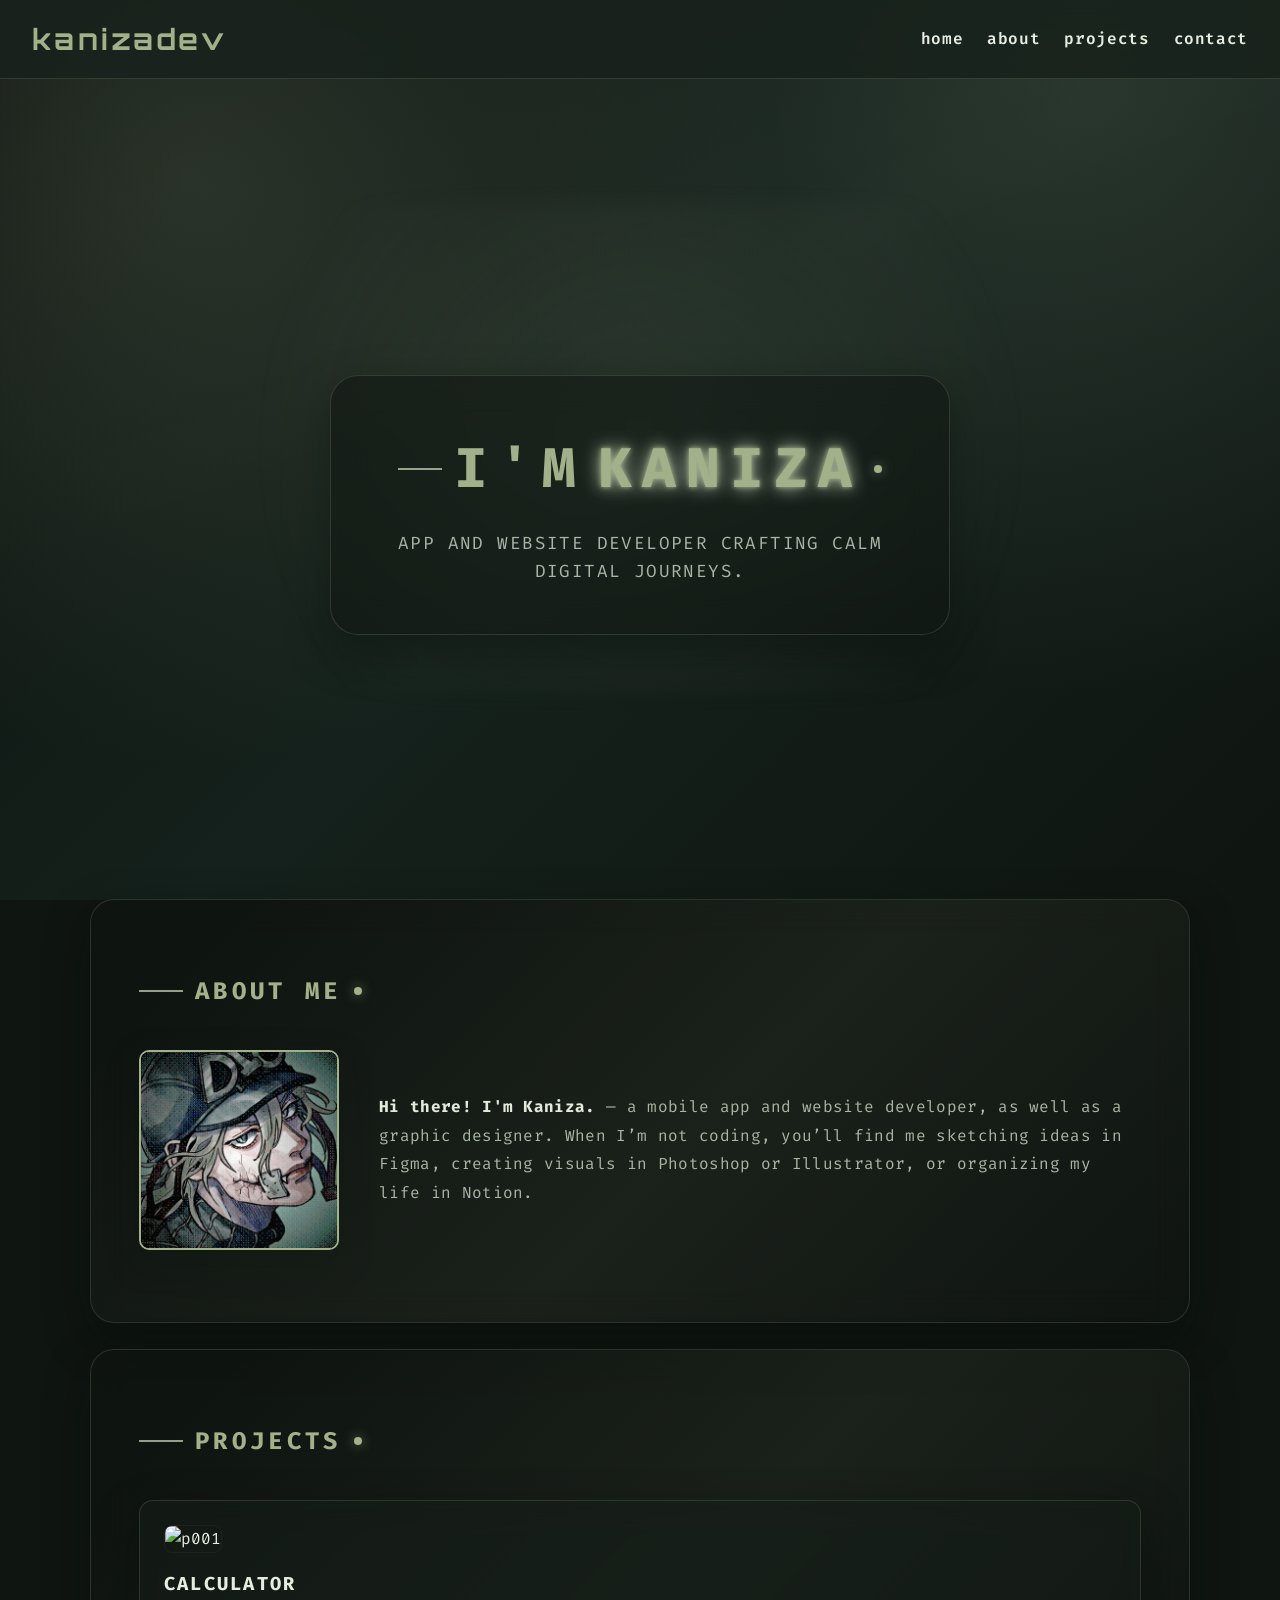
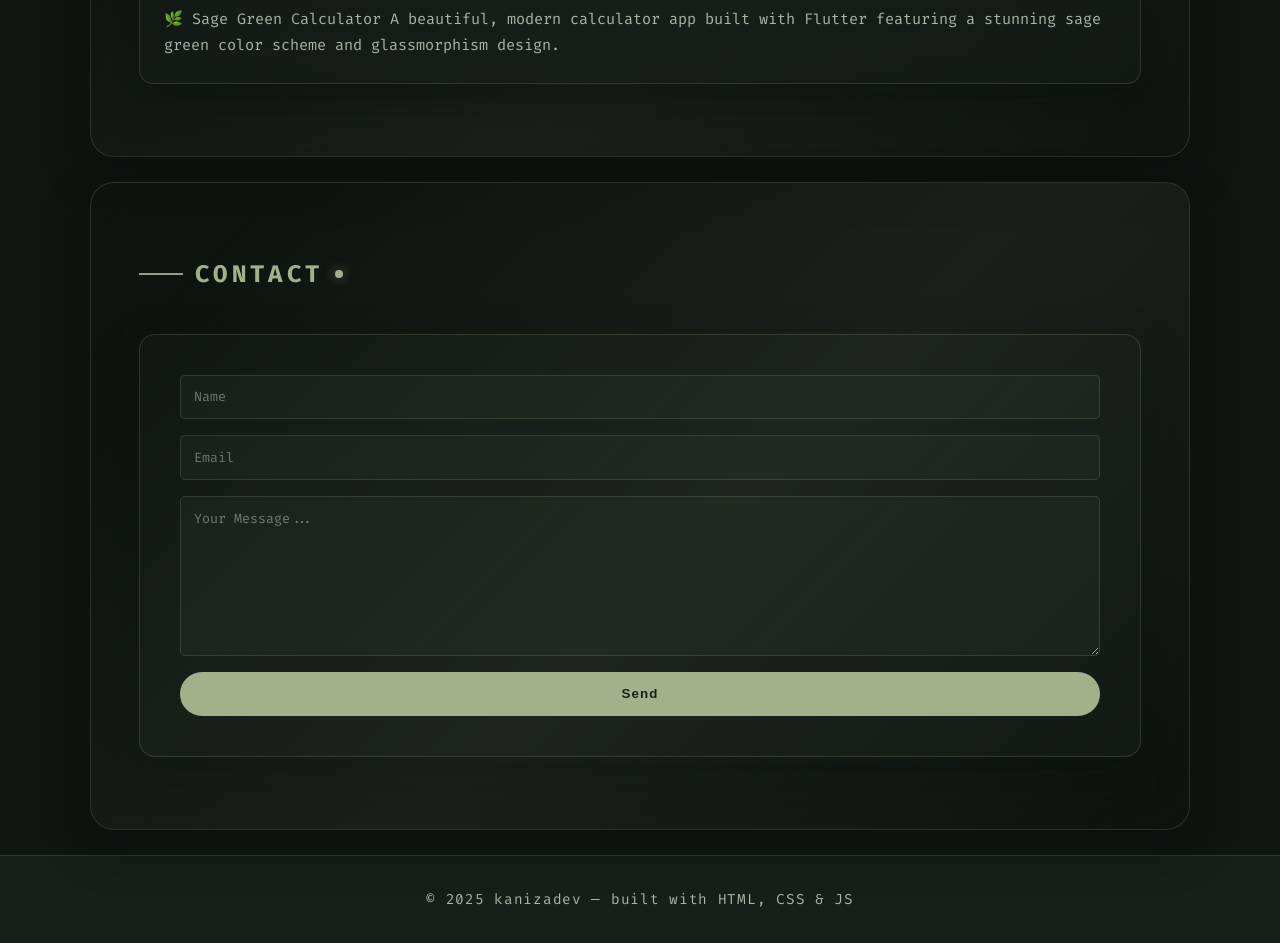
==== index.html @ e070aee3 "Update index.html" ====
<!DOCTYPE html>
<html lang="en">

<head>
    <meta charset="UTF-8" />
    <meta name="viewport" content="width=device-width, initial-scale=1.0" />
    <title>Kaniza Portfolio</title>

    <!-- Fonts -->
    <link href="https://fonts.googleapis.com/css2?family=Fira+Code:wght@400;600&family=Orbitron:wght@500&display=swap"
        rel="stylesheet">
    <link rel="stylesheet" href="style.css" />
    <script src="https://cdn.emailjs.com/dist/email.min.js"></script>
</head>

<body>
    <canvas id="matrix"></canvas>

    <header>
        <nav>
            <h1>kanizadev</h1>
            <div class="hamburger" id="hamburger">&#9776;</div>
            <ul id="navLinks">
                <li><a href="#home">home</a></li>
                <li><a href="#about">about</a></li>
                <li><a href="#projects">projects</a></li>
                <li><a href="#contact">contact</a></li>
            </ul>
        </nav>
    </header>

    <section id="home">
        <div class="intro">
            <h2>I'm <span class="glow">Kaniza</span></h2>
            <p>App and website developer crafting calm digital journeys.</p>
        </div>
    </section>

    <section id="about">
        <h2>about me</h2>
        <div class="about-content">
            <img src="profile.jpg" alt="Profile Picture" />
            <p><strong>Hi there! I'm Kaniza.</strong> — a mobile app and website developer, as well as a graphic
                designer. When I’m not coding, you’ll find me sketching ideas in Figma, creating visuals in Photoshop or
                Illustrator, or organizing my life in Notion.</p>
        </div>
    </section></br>

    <section id="projects">
        <h2>projects</h2>
        <div class="project-list">
            <div class="project">
                <img src="https://raw.githubusercontent.com/kanizadev/p001/refs/heads/main/p001.png" alt="p001" />
                <h3>Calculator</h3>
                <p>🌿 Sage Green Calculator
A beautiful, modern calculator app built with Flutter featuring a stunning sage green color scheme and glassmorphism design.
                </p>
            </div>
            <!-- Add more .project items as needed -->
        </div>
    </section></br>

    <section id="contact">
        <h2>contact</h2>
        <form id="contactForm">
            <input type="text" name="from_name" placeholder="Name" required />
            <input type="email" name="from_email" placeholder="Email" required />
            <textarea name="message" placeholder="Your Message..." required></textarea>
            <button type="submit">Send</button>
        </form>
        <p id="formResponse"></p>
    </section></br>

    <footer>
        <p>&copy; 2025 kanizadev &mdash; built with HTML, CSS &amp; JS</p>
    </footer>

    <script src="script.js"></script>
</body>

</html>
---- style.css ----
:root {
    --bg: #0f1511;
    --bg-alt: rgba(24, 33, 28, 0.85);
    --text: #e6ede0;
    --text-muted: #a9b5a6;
    --accent: #a3b18a;
    --accent-alt: #cfdac1;
    --accent-soft: rgba(163, 177, 138, 0.22);
    --accent-contrast: #222b21;
    --border: rgba(163, 177, 138, 0.2);
    --card: rgba(20, 28, 24, 0.65);
    --shadow: 0 18px 45px rgba(6, 14, 10, 0.45);
}

/* Basic reset */
* {
    margin: 0;
    padding: 0;
    box-sizing: border-box;
}

html {
    scroll-behavior: smooth;
}

*::selection {
    background: var(--accent-soft);
    color: var(--accent-contrast);
}

body {
    font-family: 'Fira Code', monospace;
    background-color: var(--bg);
    color: var(--text);
    line-height: 1.6;
    overflow-x: hidden;
    transition: background 0.5s ease, color 0.5s ease;
    min-height: 100vh;
    position: relative;
}

body::before {
    content: "";
    position: fixed;
    inset: 0;
    background:
        radial-gradient(circle at 15% 20%, rgba(163, 177, 138, 0.18), transparent 45%),
        radial-gradient(circle at 85% 10%, rgba(143, 169, 140, 0.16), transparent 45%),
        linear-gradient(135deg, #0b100d 0%, #15211c 50%, #0f1511 100%);
    z-index: -2;
}

body::after {
    content: "";
    position: fixed;
    inset: 0;
    background: linear-gradient(160deg, rgba(255, 255, 255, 0.04), transparent 55%);
    mix-blend-mode: soft-light;
    opacity: 0.8;
    pointer-events: none;
    z-index: -1;
}

/* Header & Nav */
header {
    background: var(--bg-alt);
    padding: 1rem 2rem;
    position: sticky;
    top: 0;
    z-index: 999;
    border-bottom: 1px solid var(--border);
    backdrop-filter: blur(12px);
}

nav {
    display: flex;
    justify-content: space-between;
    align-items: center;
    flex-wrap: wrap;
}

nav h1 {
    font-family: 'Orbitron', sans-serif;
    font-size: 1.8rem;
    color: var(--accent);
    letter-spacing: 0.12em;
}

nav ul {
    display: flex;
    list-style: none;
}

nav ul li {
    margin-left: 1.5rem;
}

nav ul li a {
    text-decoration: none;
    color: var(--text);
    font-weight: 600;
    transition: color 0.3s, letter-spacing 0.3s;
    position: relative;
    padding-bottom: 0.35rem;
    letter-spacing: 0.04em;
}

nav ul li a:hover {
    color: var(--accent);
    letter-spacing: 0.08em;
}

nav ul li a::after {
    content: "";
    position: absolute;
    left: 0;
    bottom: 0;
    width: 100%;
    height: 2px;
    background: linear-gradient(90deg, transparent, var(--accent), transparent);
    transform: scaleX(0);
    transform-origin: center;
    transition: transform 0.3s ease;
    opacity: 0.8;
}

nav ul li a:hover::after,
nav ul li a:focus-visible::after {
    transform: scaleX(1);
}

nav ul li a:focus-visible {
    outline: none;
    color: var(--accent);
}

/* Hamburger (for mobile nav) */
.hamburger {
    display: none;
    font-size: 2rem;
    cursor: pointer;
    color: var(--accent);
}

/* Sections */
section {
    padding: 5rem 2rem;
    max-width: 1100px;
    margin: auto;
    position: relative;
    isolation: isolate;
}

section:not(#home) {
    background: rgba(15, 21, 17, 0.55);
    border-radius: 24px;
    border: 1px solid var(--border);
    box-shadow: var(--shadow);
    backdrop-filter: blur(18px);
    padding: 4.5rem 3rem;
    overflow: hidden;
    animation: fadeUp 0.9s ease both;
}

section:not(#home)::before {
    content: "";
    position: absolute;
    inset: 0;
    background: linear-gradient(135deg, transparent 10%, rgba(163, 177, 138, 0.1) 55%, transparent 100%);
    opacity: 0.8;
    pointer-events: none;
}

.intro {
    text-align: center;
    margin-top: 2rem;
    max-width: 620px;
    margin-left: auto;
    margin-right: auto;
    padding: 3rem 2.5rem;
    background: rgba(15, 21, 17, 0.55);
    border: 1px solid var(--border);
    border-radius: 28px;
    box-shadow: var(--shadow);
    backdrop-filter: blur(18px);
    animation: fadeUp 0.9s ease 0.1s both;
}

.glow {
    color: var(--accent);
    text-shadow: 0 0 5px var(--accent), 0 0 18px var(--accent-alt);
    display: inline-block;
    animation: glowPulse 3s ease-in-out infinite alternate;
}

#home {
    display: flex;
    align-items: center;
    justify-content: center;
    min-height: calc(100vh - 80px);
}

#home::before {
    content: "";
    position: absolute;
    inset: 15% 5% auto 5%;
    height: 60%;
    background: radial-gradient(circle at center, rgba(163, 177, 138, 0.12), transparent 70%);
    filter: blur(10px);
    z-index: -1;
}

.intro h2 {
    font-size: clamp(2.5rem, 6vw, 3.5rem);
    margin-bottom: 1rem;
}

.intro p {
    font-size: 1.1rem;
    color: var(--text-muted);
    letter-spacing: 0.08em;
    text-transform: uppercase;
}

section h2 {
    color: var(--accent);
    font-size: 1.5rem;
    text-transform: uppercase;
    letter-spacing: 0.18em;
    margin-bottom: 2.5rem;
    position: relative;
    display: inline-flex;
    align-items: center;
    gap: 0.75rem;
}

section h2::before {
    content: "";
    width: 44px;
    height: 2px;
    background: var(--accent-alt);
    opacity: 0.7;
}

section h2::after {
    content: "";
    width: 8px;
    height: 8px;
    border-radius: 50%;
    background: var(--accent);
    box-shadow: 0 0 12px rgba(163, 177, 138, 0.6);
}

/* About */
.about-content {
    display: flex;
    gap: 2.5rem;
    align-items: center;
    flex-wrap: wrap;

}

.about-content img {
    width: 200px;
    border-radius: 10px;
    border: 2px solid var(--accent);
    box-shadow: 0 12px 32px rgba(12, 20, 15, 0.35);
    background: rgba(0, 0, 0, 0.12);
    transition: transform 0.4s ease, box-shadow 0.4s ease;

}

.about-content img:hover {
    transform: translateY(-6px) scale(1.02);
    box-shadow: 0 16px 38px rgba(163, 177, 138, 0.35);
}

.about-content p {
    flex: 1;
    font-size: 1rem;
    color: var(--text-muted);
    line-height: 1.8;
    letter-spacing: 0.02em;

}

.about-content p strong {
    color: var(--text);
}

/* Projects */
.project-list {
    display: grid;
    grid-template-columns: repeat(auto-fit, minmax(260px, 1fr));
    gap: 2.5rem;
}

.project {
    background: var(--card);
    border: 1px solid var(--border);
    border-radius: 14px;
    padding: 1.5rem;
    position: relative;
    backdrop-filter: blur(16px);
    transition: transform 0.35s ease, box-shadow 0.35s ease, border-color 0.35s ease;
    box-shadow: var(--shadow);
    overflow: hidden;
    animation: fadeUp 0.9s ease both;
}

.project:hover {
    transform: translateY(-8px);
    border-color: var(--accent);
    box-shadow: 0 22px 50px rgba(163, 177, 138, 0.28);
}

.project::before {
    content: "";
    position: absolute;
    inset: 0;
    background: radial-gradient(circle at top, rgba(163, 177, 138, 0.2), transparent 60%);
    opacity: 0;
    transition: opacity 0.35s ease;
    pointer-events: none;
}

.project:hover::before {
    opacity: 1;
}

.project img {
    width: 100%;
    border-radius: 8px;
    margin-bottom: 1rem;
    border: 1px solid rgba(255, 255, 255, 0.04);
}

.project h3 {
    text-transform: uppercase;
    letter-spacing: 0.12em;
    margin-bottom: 0.5rem;
    color: var(--text);
}

.project p {
    color: var(--text-muted);
    font-size: 0.95rem;
    line-height: 1.7;
}

.project:nth-child(2) {
    animation-delay: 0.12s;
}

.project:nth-child(3) {
    animation-delay: 0.24s;
}

.project:nth-child(4) {
    animation-delay: 0.36s;
}

/* Contact form */
form {
    display: flex;
    flex-direction: column;
    gap: 1rem;
    background: var(--card);
    padding: 2.5rem;
    border-radius: 16px;
    border: 1px solid var(--border);
    box-shadow: var(--shadow);
}

form input,
form textarea {
    padding: 0.8rem;
    border-radius: 5px;
    border: 1px solid var(--border);
    background: var(--bg-alt);
    color: var(--text);
    font-family: inherit;
    transition: border-color 0.3s ease, box-shadow 0.3s ease, background 0.3s ease;
}

form input:focus,
form textarea:focus {
    outline: none;
    border-color: var(--accent);
    box-shadow: 0 0 0 3px rgba(163, 177, 138, 0.15);
}

form textarea {
    min-height: 160px;
    resize: vertical;
}

form button {
    background: var(--accent);
    color: var(--bg);
    border: none;
    padding: 0.9rem;
    border-radius: 999px;
    font-weight: bold;
    cursor: pointer;
    transition: transform 0.3s ease, box-shadow 0.3s ease;
    letter-spacing: 0.08em;
}

form button:hover {
    transform: translateY(-2px);
    box-shadow: 0 12px 30px rgba(163, 177, 138, 0.35);
}

form button:focus-visible {
    outline: none;
    transform: translateY(-2px);
    box-shadow: 0 0 0 4px rgba(163, 177, 138, 0.25);
}

form button:active {
    transform: translateY(0);
    box-shadow: 0 6px 18px rgba(163, 177, 138, 0.3);
}

@keyframes fadeUp {
    0% {
        opacity: 0;
        transform: translateY(35px);
    }

    100% {
        opacity: 1;
        transform: translateY(0);
    }
}

@keyframes glowPulse {
    0% {
        text-shadow: 0 0 4px var(--accent), 0 0 14px var(--accent-alt);
    }

    100% {
        text-shadow: 0 0 10px var(--accent), 0 0 26px rgba(163, 177, 138, 0.9);
    }
}

@media (prefers-reduced-motion: reduce) {

    *,
    *::before,
    *::after {
        animation-duration: 0.01ms !important;
        animation-iteration-count: 1 !important;
        transition-duration: 0.01ms !important;
        scroll-behavior: auto !important;
    }
}

/* Footer */
footer {
    text-align: center;
    padding: 2rem;
    background: var(--bg-alt);
    border-top: 1px solid var(--border);
    font-size: 0.9rem;
    color: var(--text-muted);
    letter-spacing: 0.05em;
}



/* Matrix Canvas */
#matrix {
    position: fixed;
    top: 0;
    left: 0;
    width: 100vw;
    height: 100vh;
    z-index: -1;
    pointer-events: none;
}

/* Responsive */
@media (max-width: 768px) {
    nav ul {
        display: none;
        flex-direction: column;
        background: var(--bg-alt);
        position: absolute;
        top: 100%;
        left: 0;
        width: 100%;
    }

    nav ul.show {
        display: flex;
    }

    .hamburger {
        display: block;
    }

    nav h1 {
        font-size: 1.5rem;
        letter-spacing: 0.08em;
    }

    #home {
        min-height: auto;
        padding: 5rem 1.75rem;
    }

    .intro {
        padding: 2.5rem 1.75rem;
        border-radius: 22px;
    }

    section {
        padding: 4rem 1.75rem;
    }

    section:not(#home) {
        padding: 3rem 1.75rem;
        border-radius: 18px;
    }

    .project-list {
        gap: 2rem;
    }

    form {
        padding: 2rem 1.5rem;
    }

    .about-content {
        flex-direction: column;
    }

}
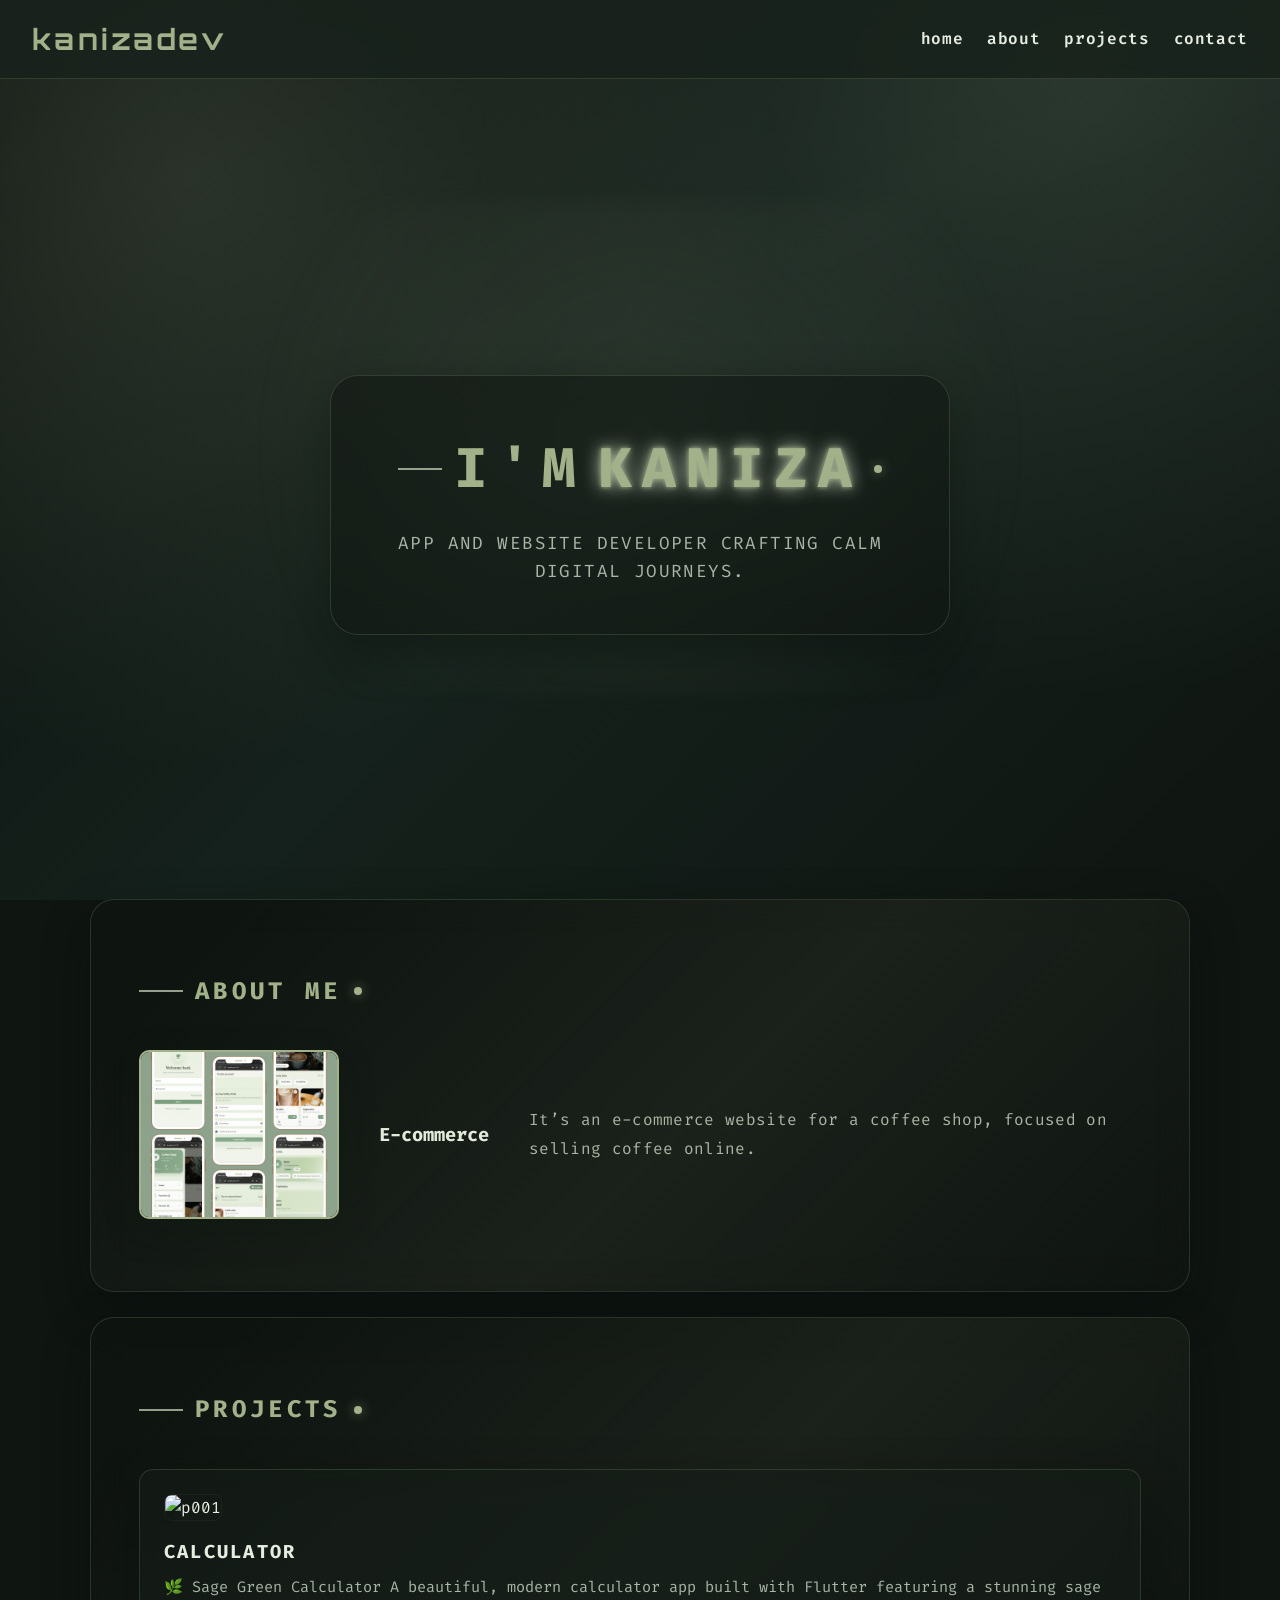
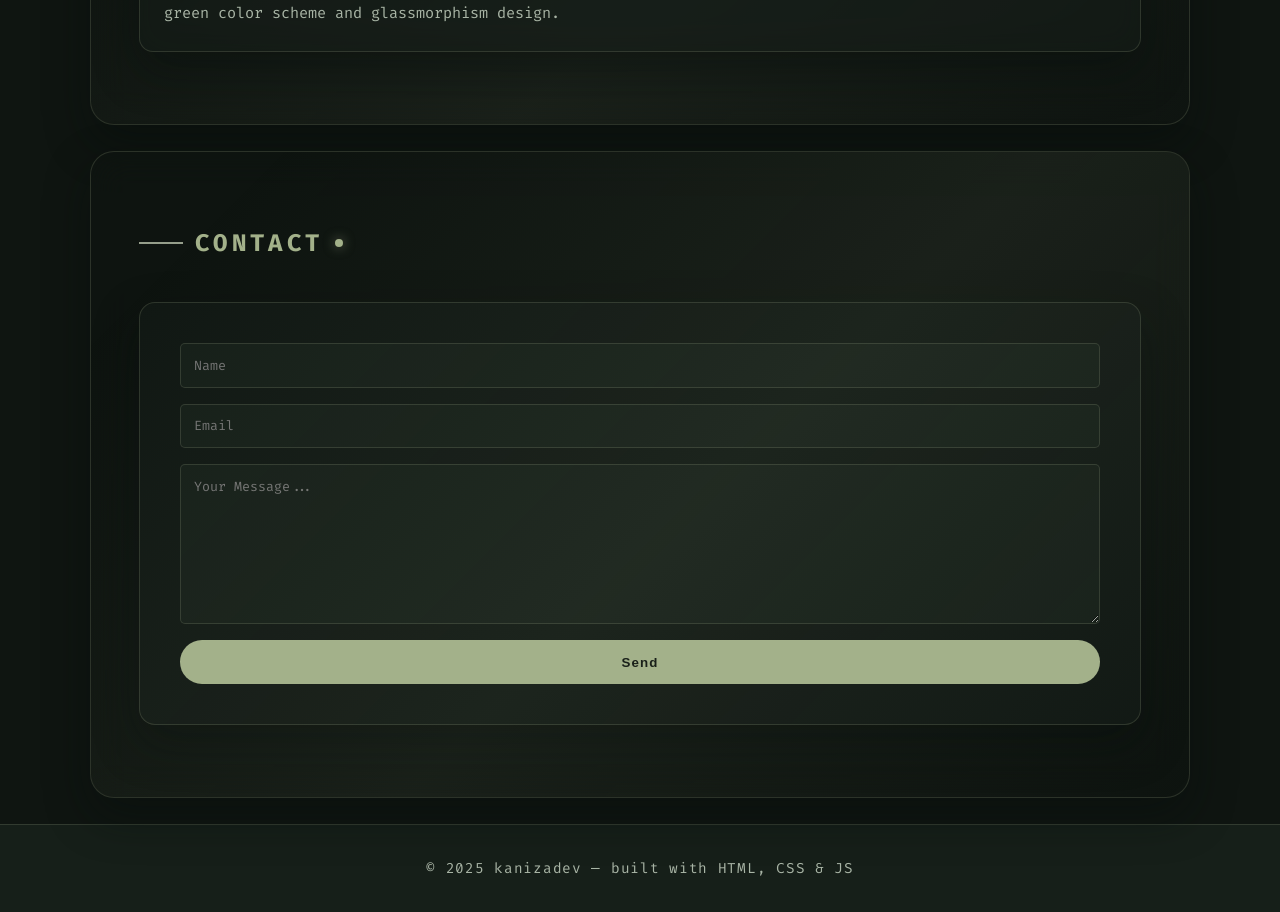
==== commit 2a22aee8: "Update index.html" ====
--- a/index.html
+++ b/index.html
@@ -39,10 +39,10 @@
     <section id="about">
         <h2>about me</h2>
         <div class="about-content">
-            <img src="profile.jpg" alt="Profile Picture" />
-            <p><strong>Hi there! I'm Kaniza.</strong> — a mobile app and website developer, as well as a graphic
-                designer. When I’m not coding, you’ll find me sketching ideas in Figma, creating visuals in Photoshop or
-                Illustrator, or organizing my life in Notion.</p>
+             <img src="project1.jpg" alt="Project" />
+                <h3>E-commerce</h3>
+                <p>It’s an e-commerce website for a coffee shop, focused on selling coffee online.</br>
+                    
         </div>
     </section></br>
 
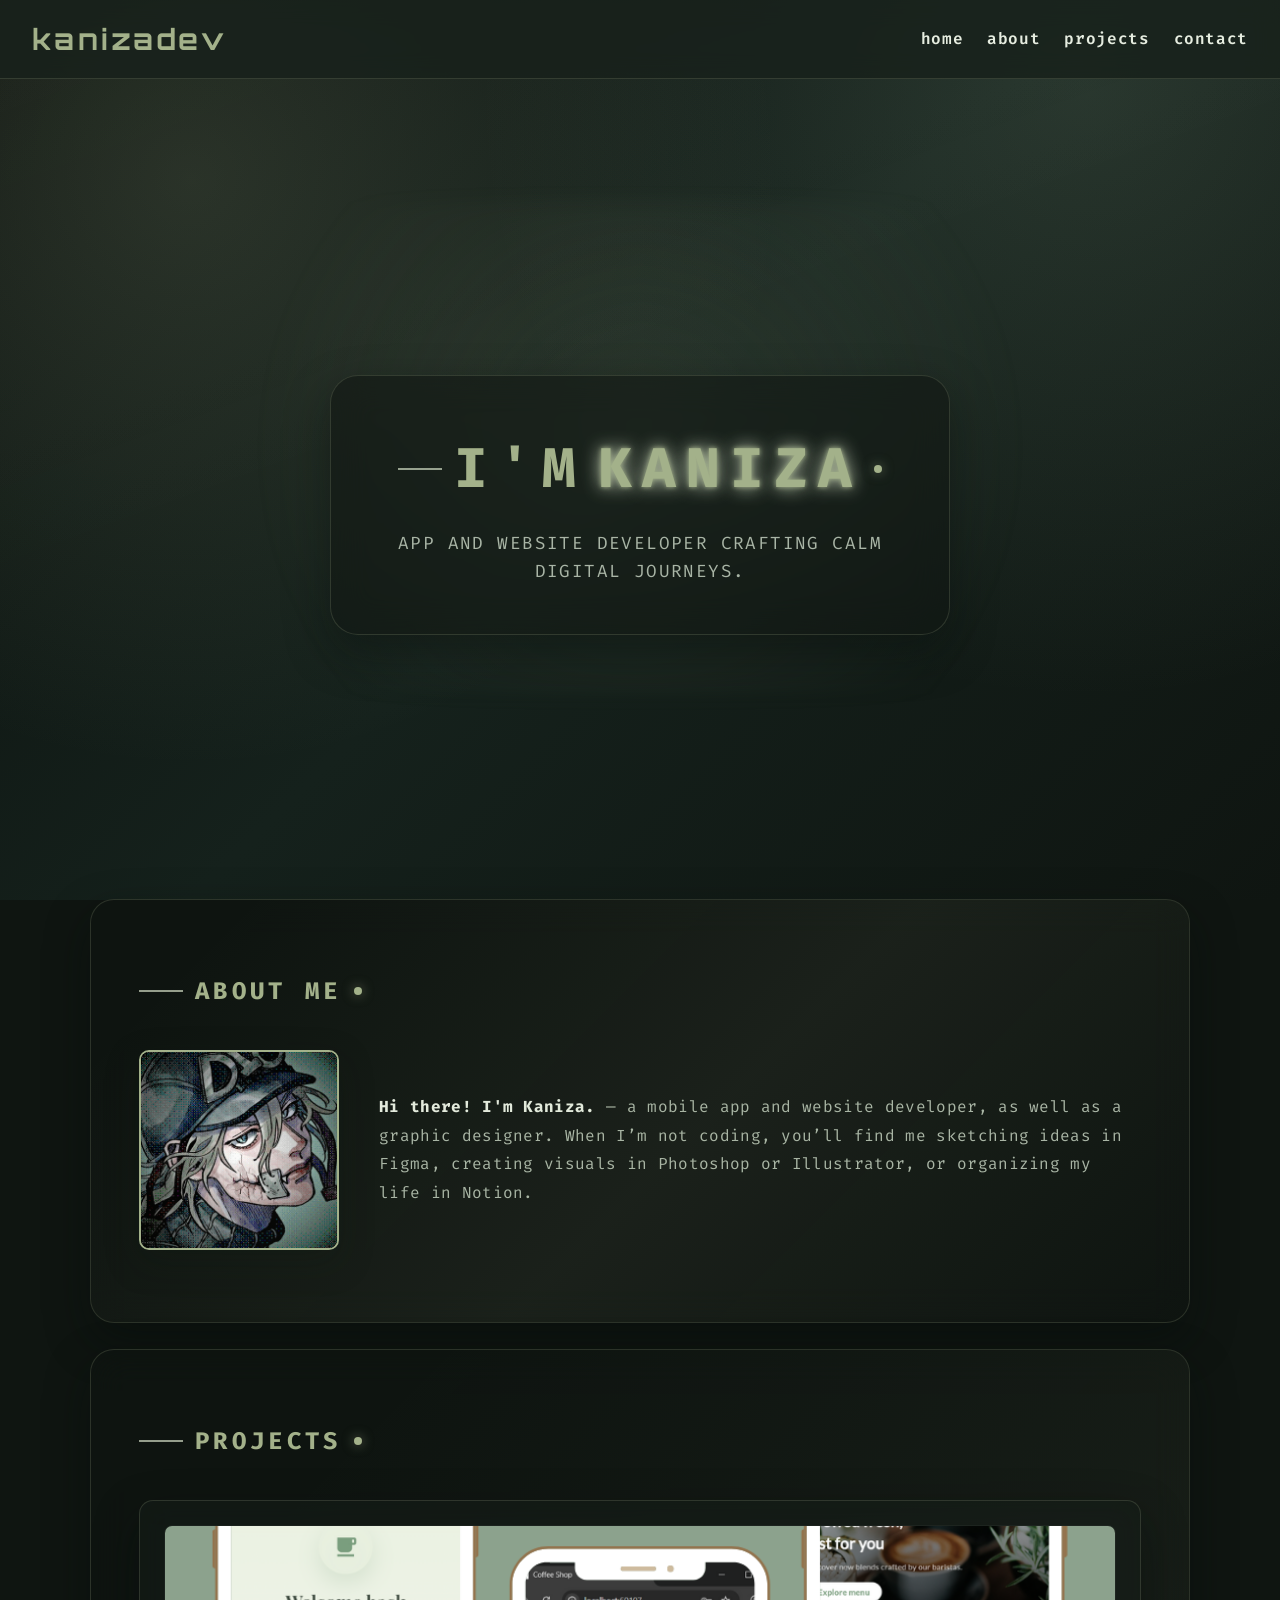
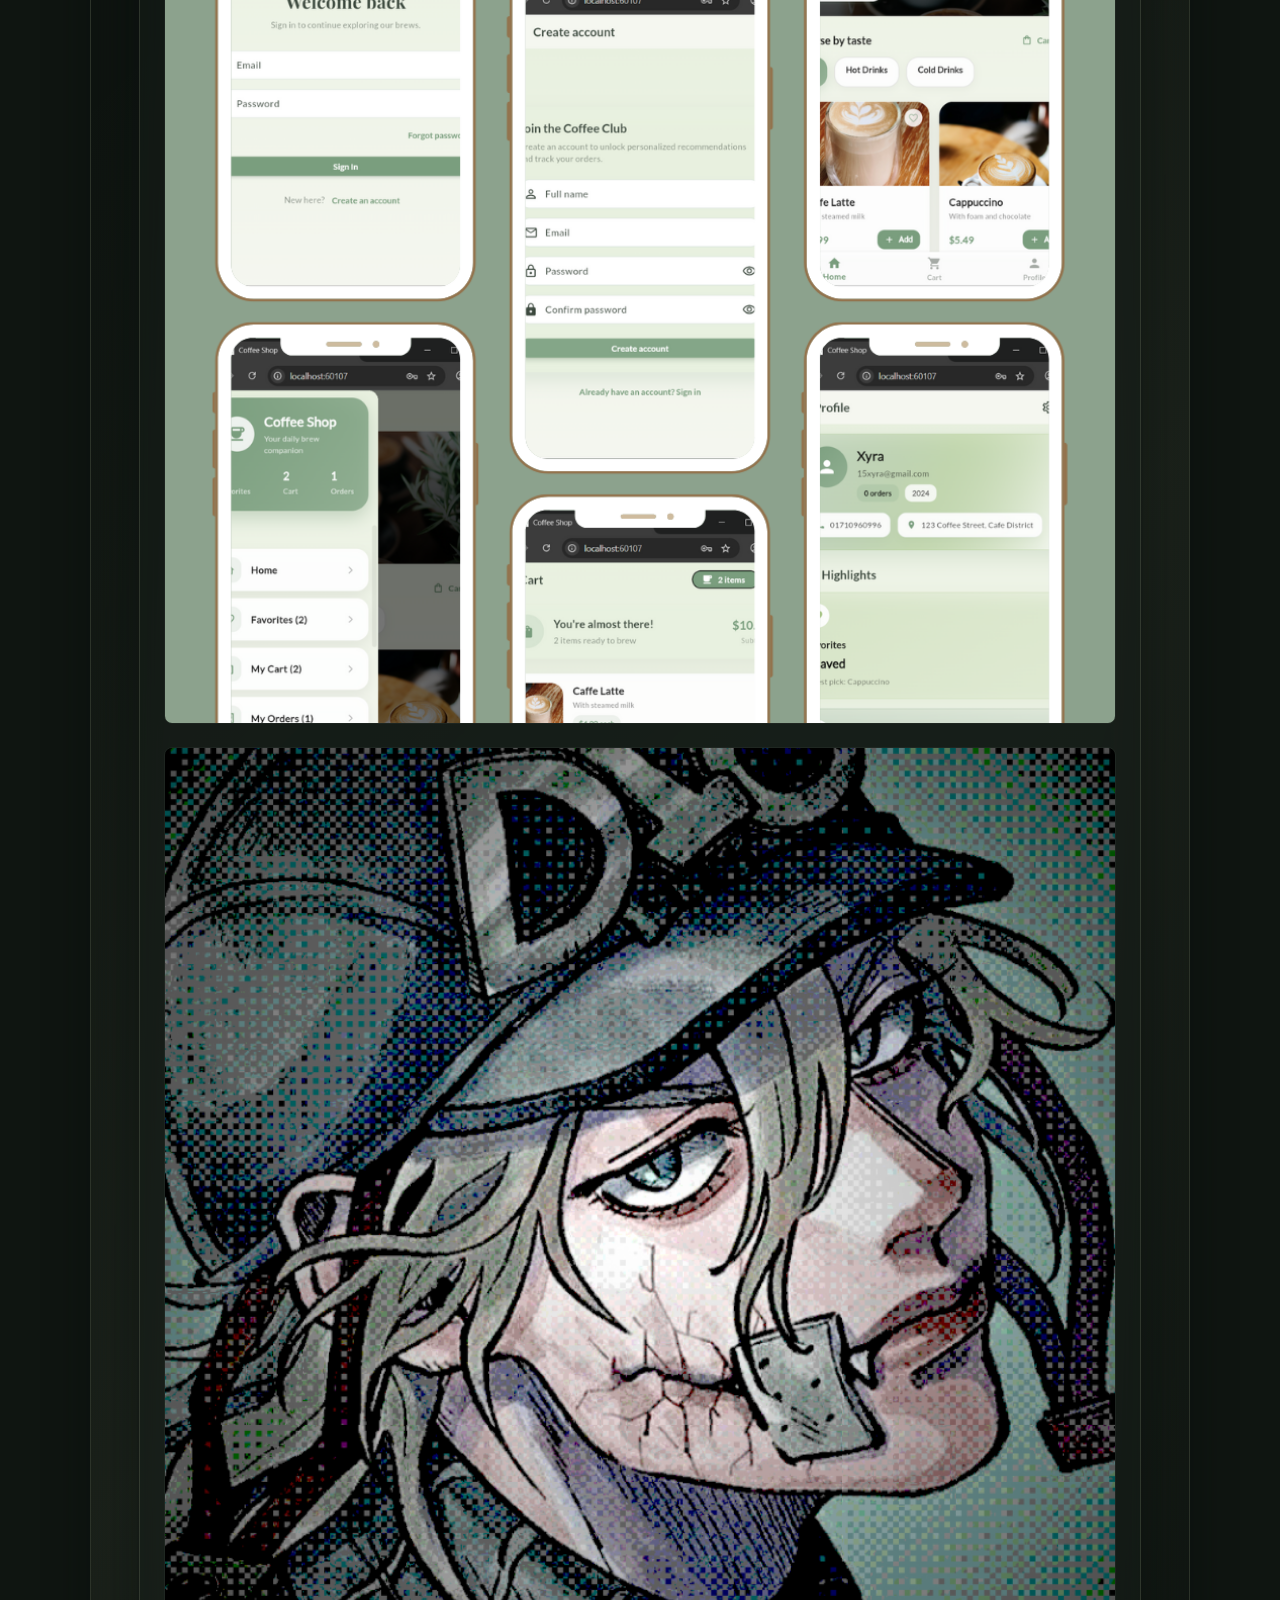
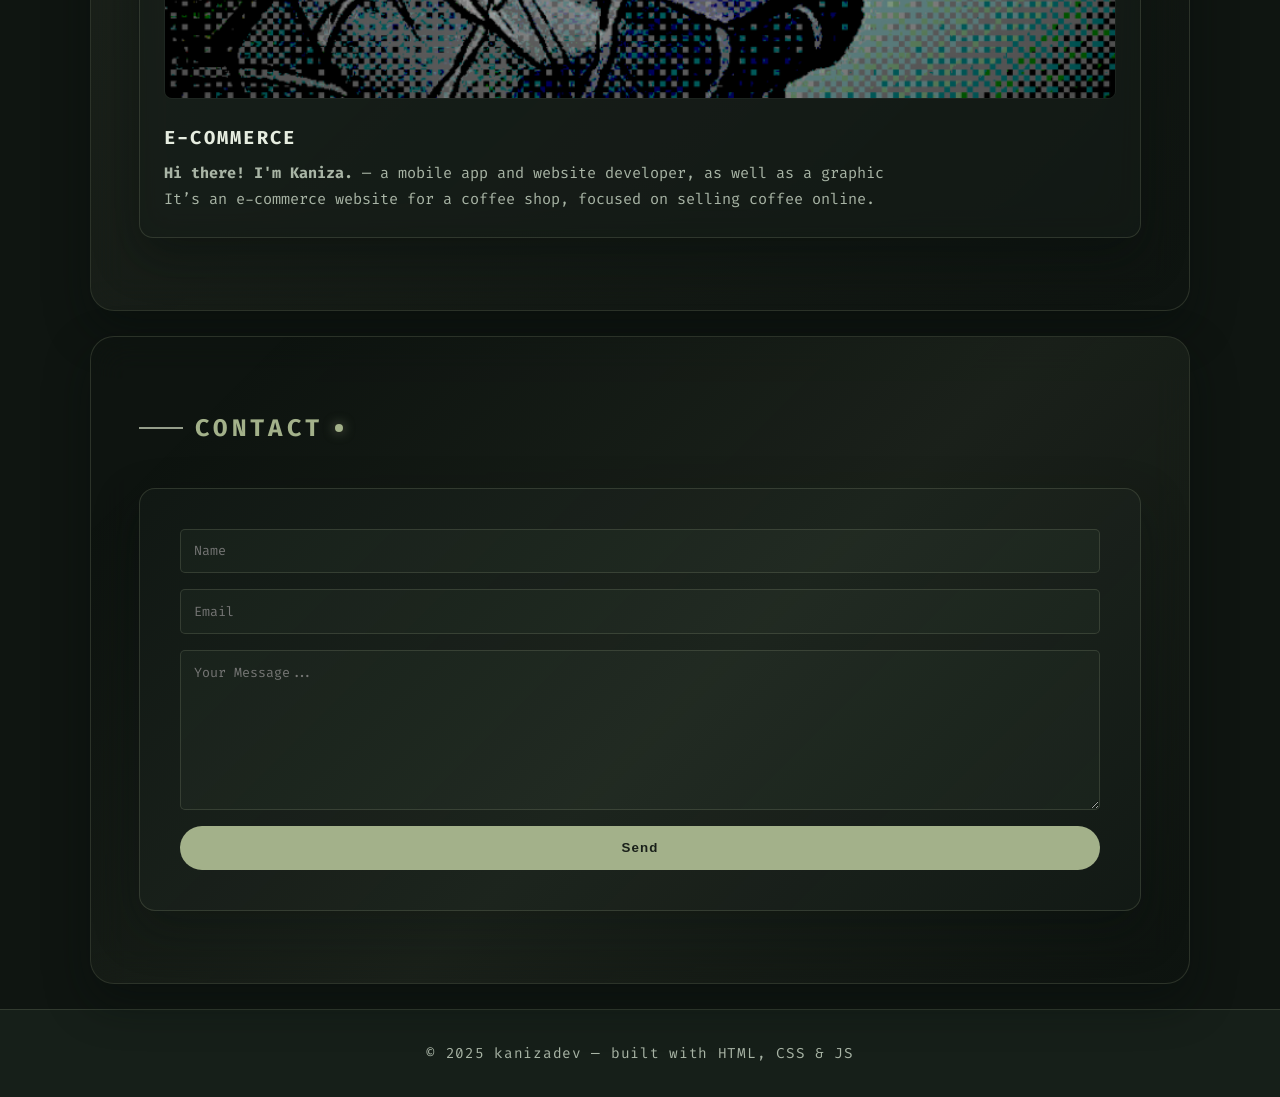
==== commit a4a9d3db: "Update index.html" ====
--- a/index.html
+++ b/index.html
@@ -39,9 +39,10 @@
     <section id="about">
         <h2>about me</h2>
         <div class="about-content">
-             <img src="project1.jpg" alt="Project" />
-                <h3>E-commerce</h3>
-                <p>It’s an e-commerce website for a coffee shop, focused on selling coffee online.</br>
+             <img src="profile.jpg" alt="Profile Picture" />
+            <p><strong>Hi there! I'm Kaniza.</strong> — a mobile app and website developer, as well as a graphic
+                designer. When I’m not coding, you’ll find me sketching ideas in Figma, creating visuals in Photoshop or
+                Illustrator, or organizing my life in Notion.</p>
                     
         </div>
     </section></br>
@@ -50,10 +51,11 @@
         <h2>projects</h2>
         <div class="project-list">
             <div class="project">
-                <img src="https://raw.githubusercontent.com/kanizadev/p001/refs/heads/main/p001.png" alt="p001" />
-                <h3>Calculator</h3>
-                <p>🌿 Sage Green Calculator
-A beautiful, modern calculator app built with Flutter featuring a stunning sage green color scheme and glassmorphism design.
+                             <img src="project1.jpg" alt="Project" />
+             <img src="profile.jpg" alt="Profile Picture" />
+                <h3>E-commerce</h3>
+            <p><strong>Hi there! I'm Kaniza.</strong> — a mobile app and website developer, as well as a graphic
+                <p>It’s an e-commerce website for a coffee shop, focused on selling coffee online.</br>
                 </p>
             </div>
             <!-- Add more .project items as needed -->
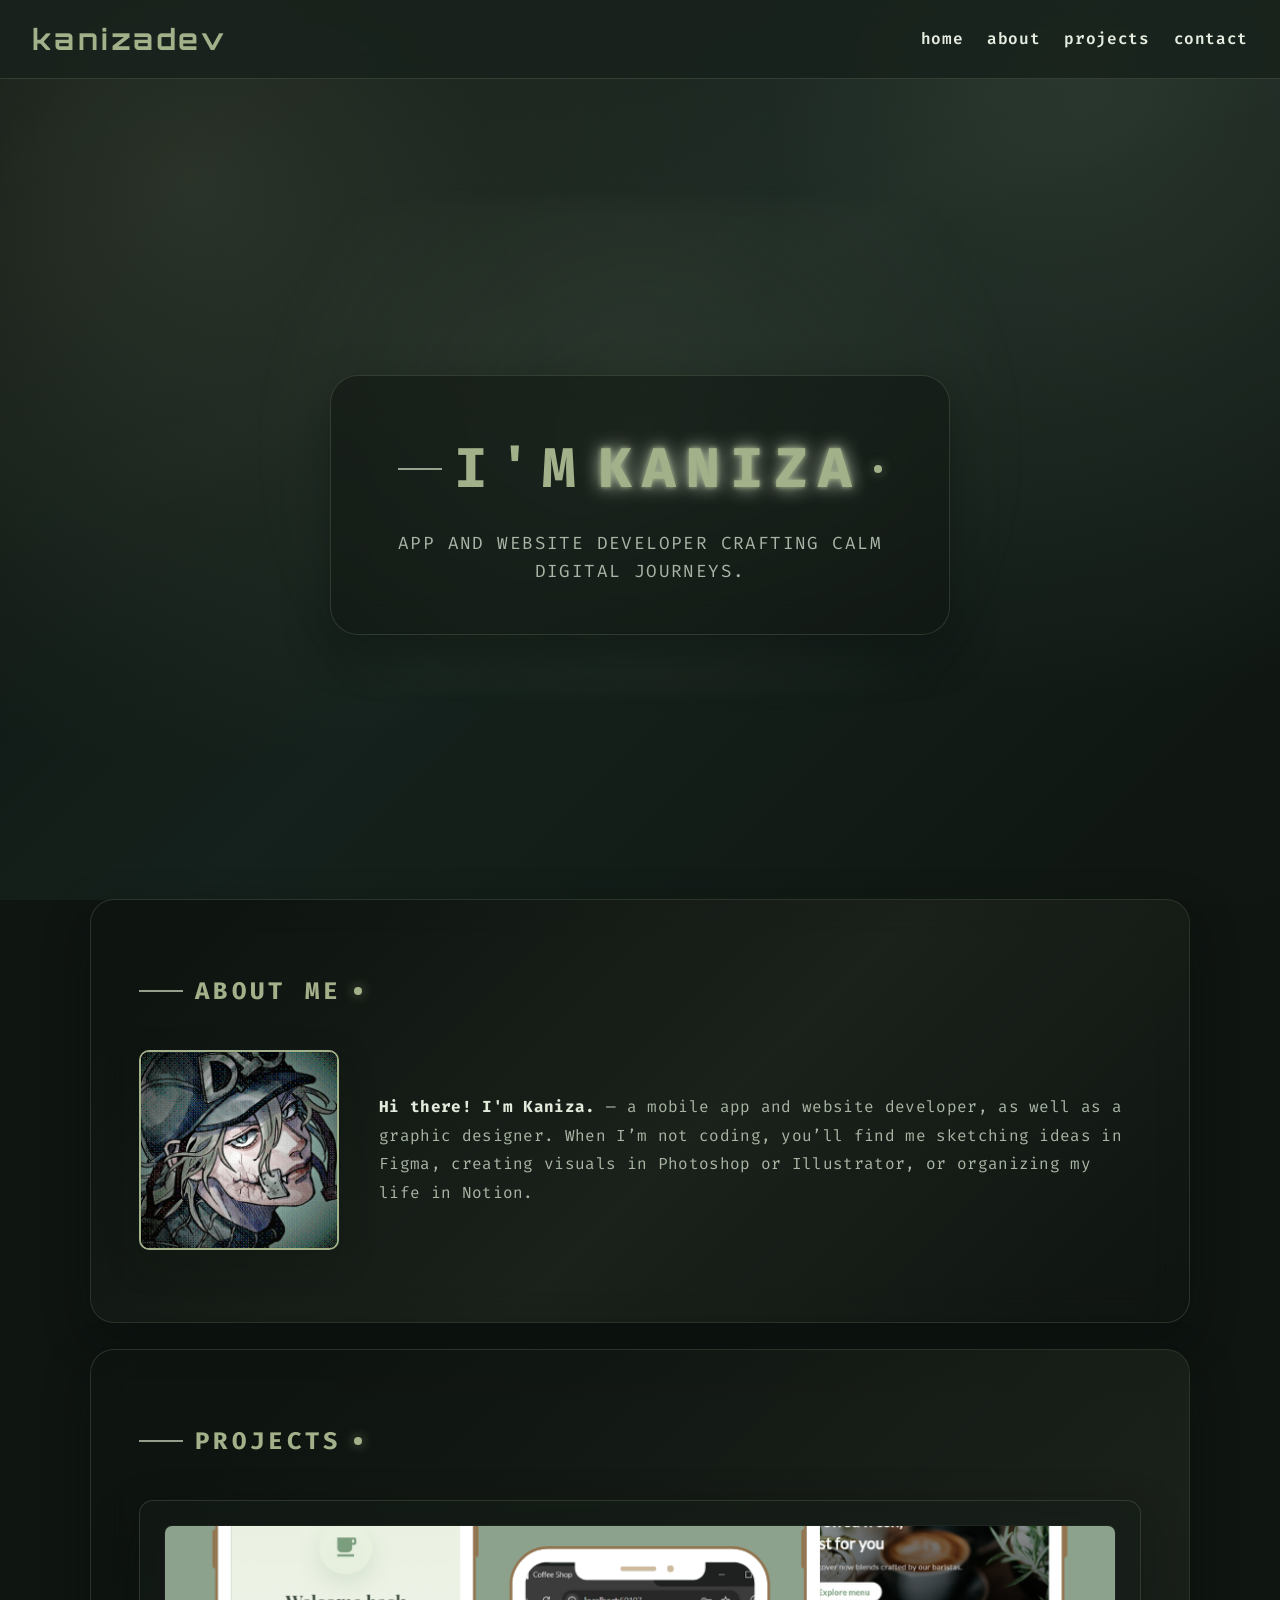
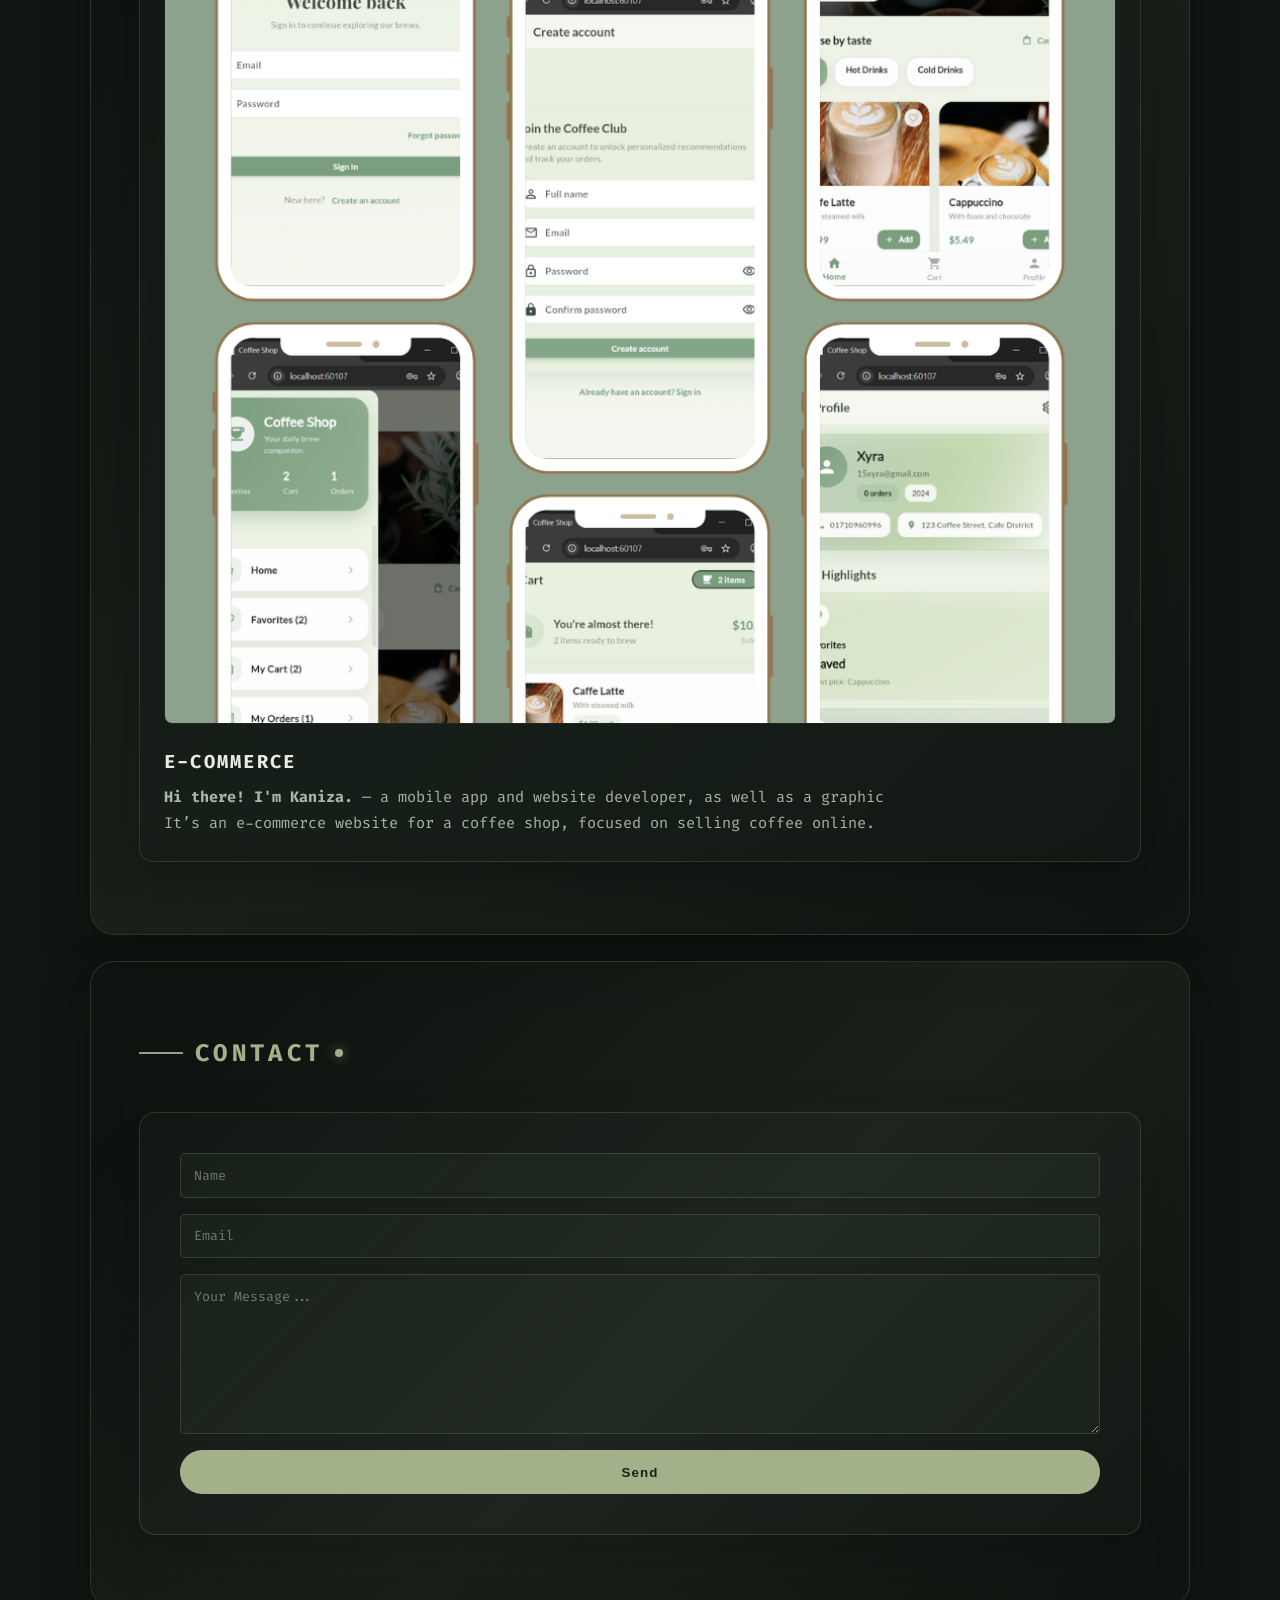
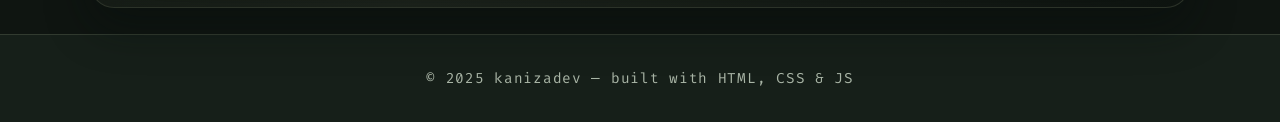
==== commit 9eec77a1: "Update index.html" ====
--- a/index.html
+++ b/index.html
@@ -51,8 +51,7 @@
         <h2>projects</h2>
         <div class="project-list">
             <div class="project">
-                             <img src="project1.jpg" alt="Project" />
-             <img src="profile.jpg" alt="Profile Picture" />
+                    <img src="project1.jpg" alt="Project" />
                 <h3>E-commerce</h3>
             <p><strong>Hi there! I'm Kaniza.</strong> — a mobile app and website developer, as well as a graphic
                 <p>It’s an e-commerce website for a coffee shop, focused on selling coffee online.</br>
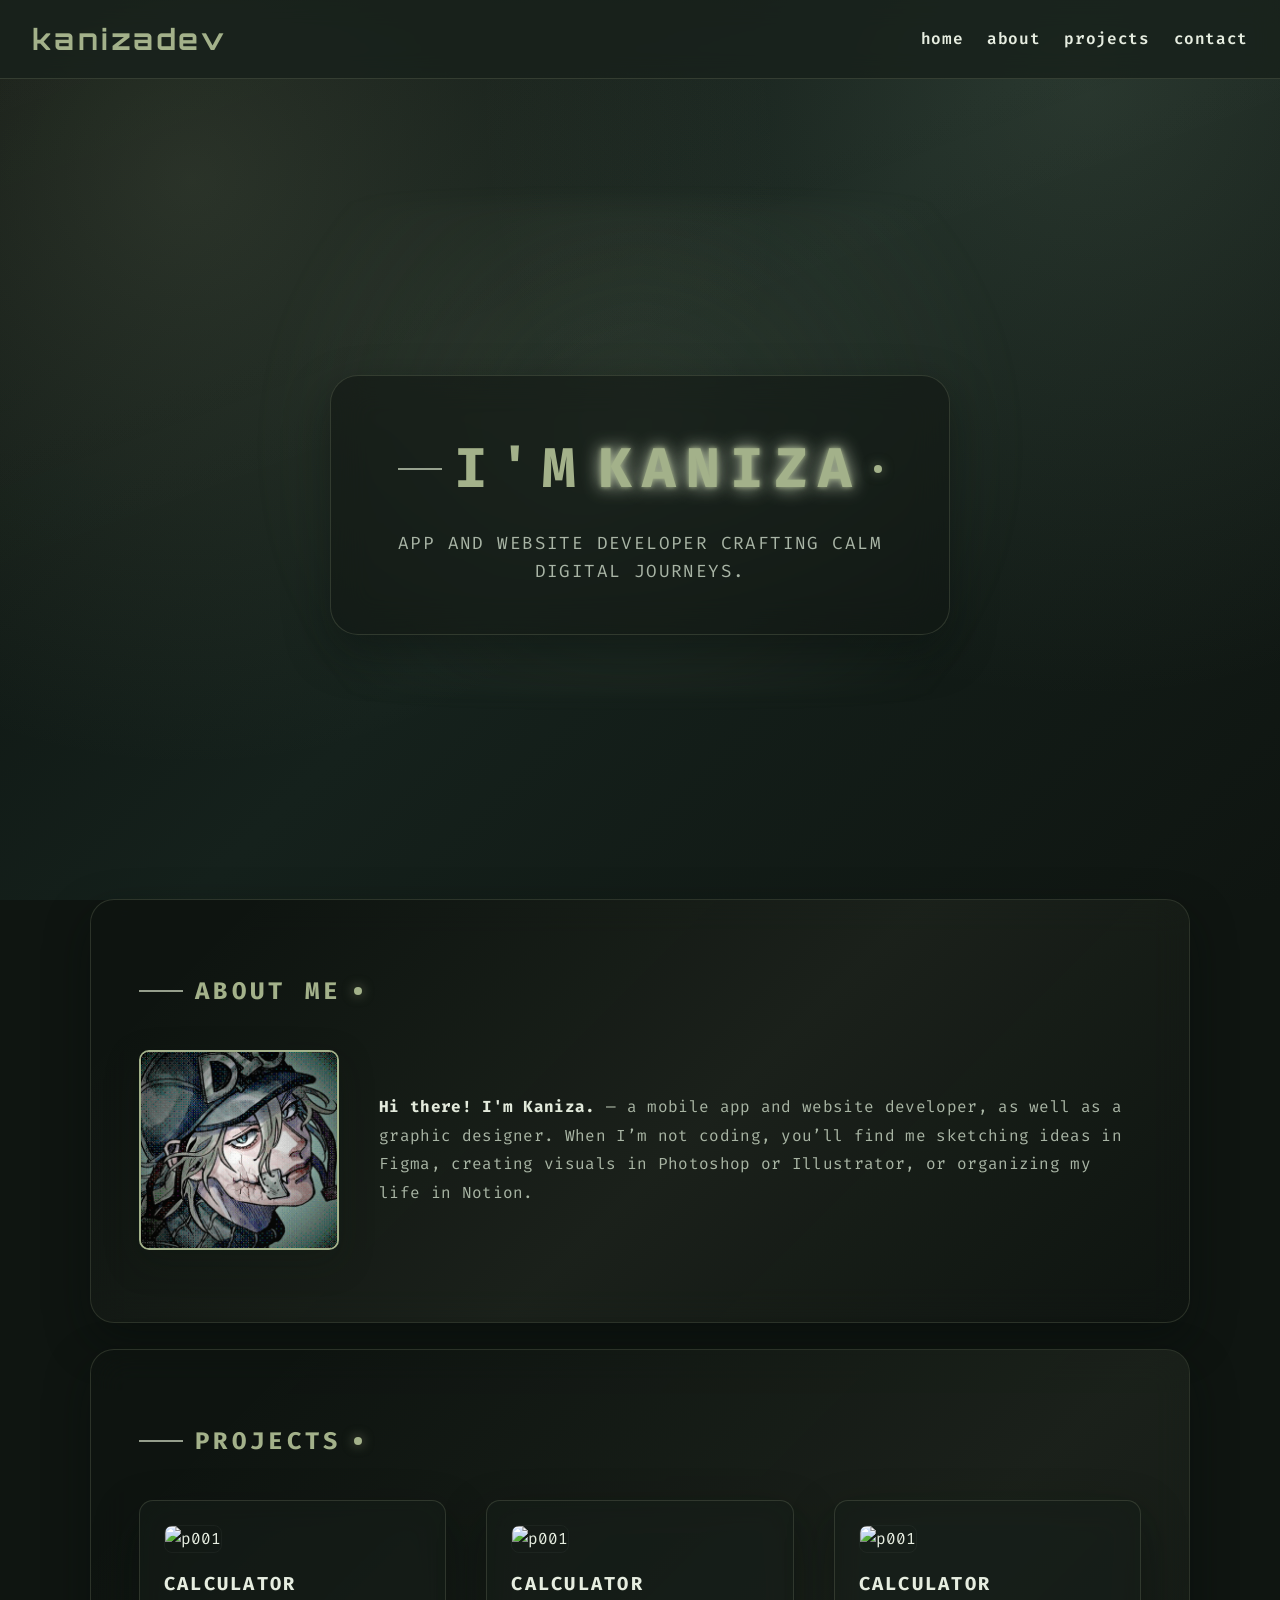
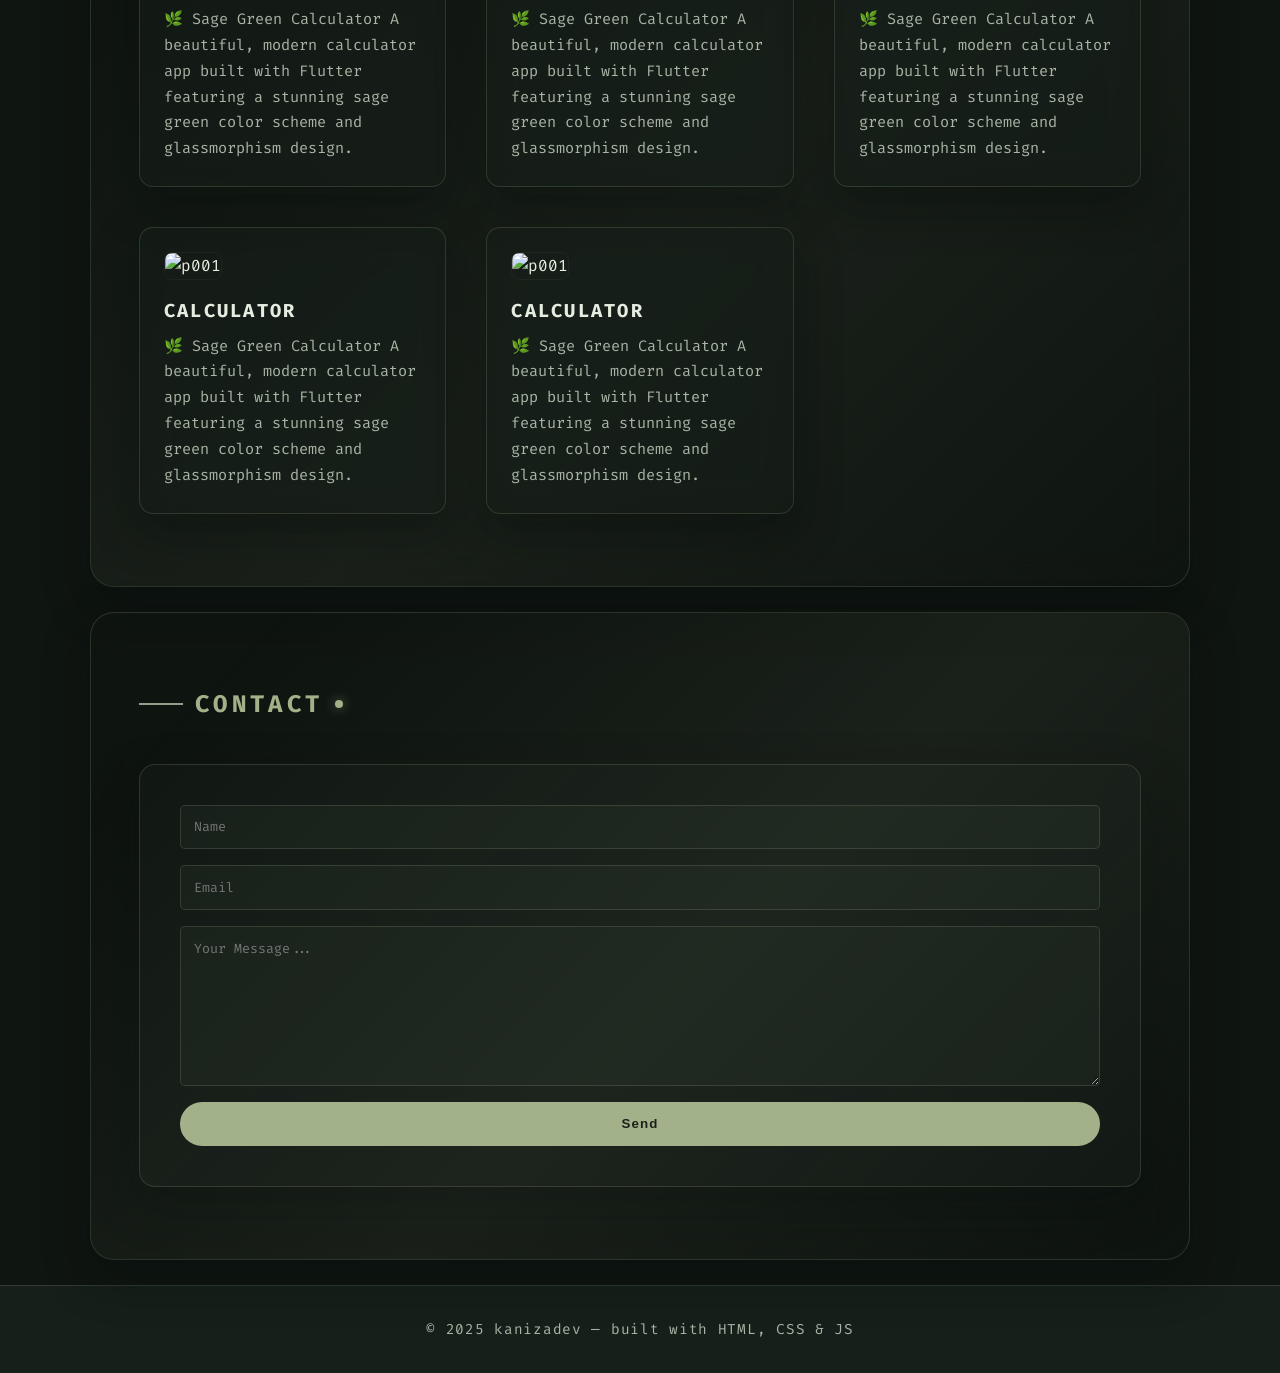
==== commit 90fbdc68: "Update index.html" ====
--- a/index.html
+++ b/index.html
@@ -39,11 +39,10 @@
     <section id="about">
         <h2>about me</h2>
         <div class="about-content">
-             <img src="profile.jpg" alt="Profile Picture" />
+            <img src="profile.jpg" alt="Profile Picture" />
             <p><strong>Hi there! I'm Kaniza.</strong> — a mobile app and website developer, as well as a graphic
                 designer. When I’m not coding, you’ll find me sketching ideas in Figma, creating visuals in Photoshop or
                 Illustrator, or organizing my life in Notion.</p>
-                    
         </div>
     </section></br>
 
@@ -51,10 +50,43 @@
         <h2>projects</h2>
         <div class="project-list">
             <div class="project">
-                    <img src="project1.jpg" alt="Project" />
-                <h3>E-commerce</h3>
-            <p><strong>Hi there! I'm Kaniza.</strong> — a mobile app and website developer, as well as a graphic
-                <p>It’s an e-commerce website for a coffee shop, focused on selling coffee online.</br>
+                <img src="https://raw.githubusercontent.com/kanizadev/p001/refs/heads/main/p001.png" alt="p001" />
+                <h3>Calculator</h3>
+                <p>🌿 Sage Green Calculator
+                    A beautiful, modern calculator app built with Flutter featuring a stunning sage green color scheme
+                    and glassmorphism design.
+                </p>
+            </div>
+            <div class="project">
+                <img src="https://raw.githubusercontent.com/kanizadev/p001/refs/heads/main/p001.png" alt="p001" />
+                <h3>Calculator</h3>
+                <p>🌿 Sage Green Calculator
+                    A beautiful, modern calculator app built with Flutter featuring a stunning sage green color scheme
+                    and glassmorphism design.
+                </p>
+            </div>
+            <div class="project">
+                <img src="https://raw.githubusercontent.com/kanizadev/p001/refs/heads/main/p001.png" alt="p001" />
+                <h3>Calculator</h3>
+                <p>🌿 Sage Green Calculator
+                    A beautiful, modern calculator app built with Flutter featuring a stunning sage green color scheme
+                    and glassmorphism design.
+                </p>
+            </div>
+            <div class="project">
+                <img src="https://raw.githubusercontent.com/kanizadev/p001/refs/heads/main/p001.png" alt="p001" />
+                <h3>Calculator</h3>
+                <p>🌿 Sage Green Calculator
+                    A beautiful, modern calculator app built with Flutter featuring a stunning sage green color scheme
+                    and glassmorphism design.
+                </p>
+            </div>
+            <div class="project">
+                <img src="https://raw.githubusercontent.com/kanizadev/p001/refs/heads/main/p001.png" alt="p001" />
+                <h3>Calculator</h3>
+                <p>🌿 Sage Green Calculator
+                    A beautiful, modern calculator app built with Flutter featuring a stunning sage green color scheme
+                    and glassmorphism design.
                 </p>
             </div>
             <!-- Add more .project items as needed -->
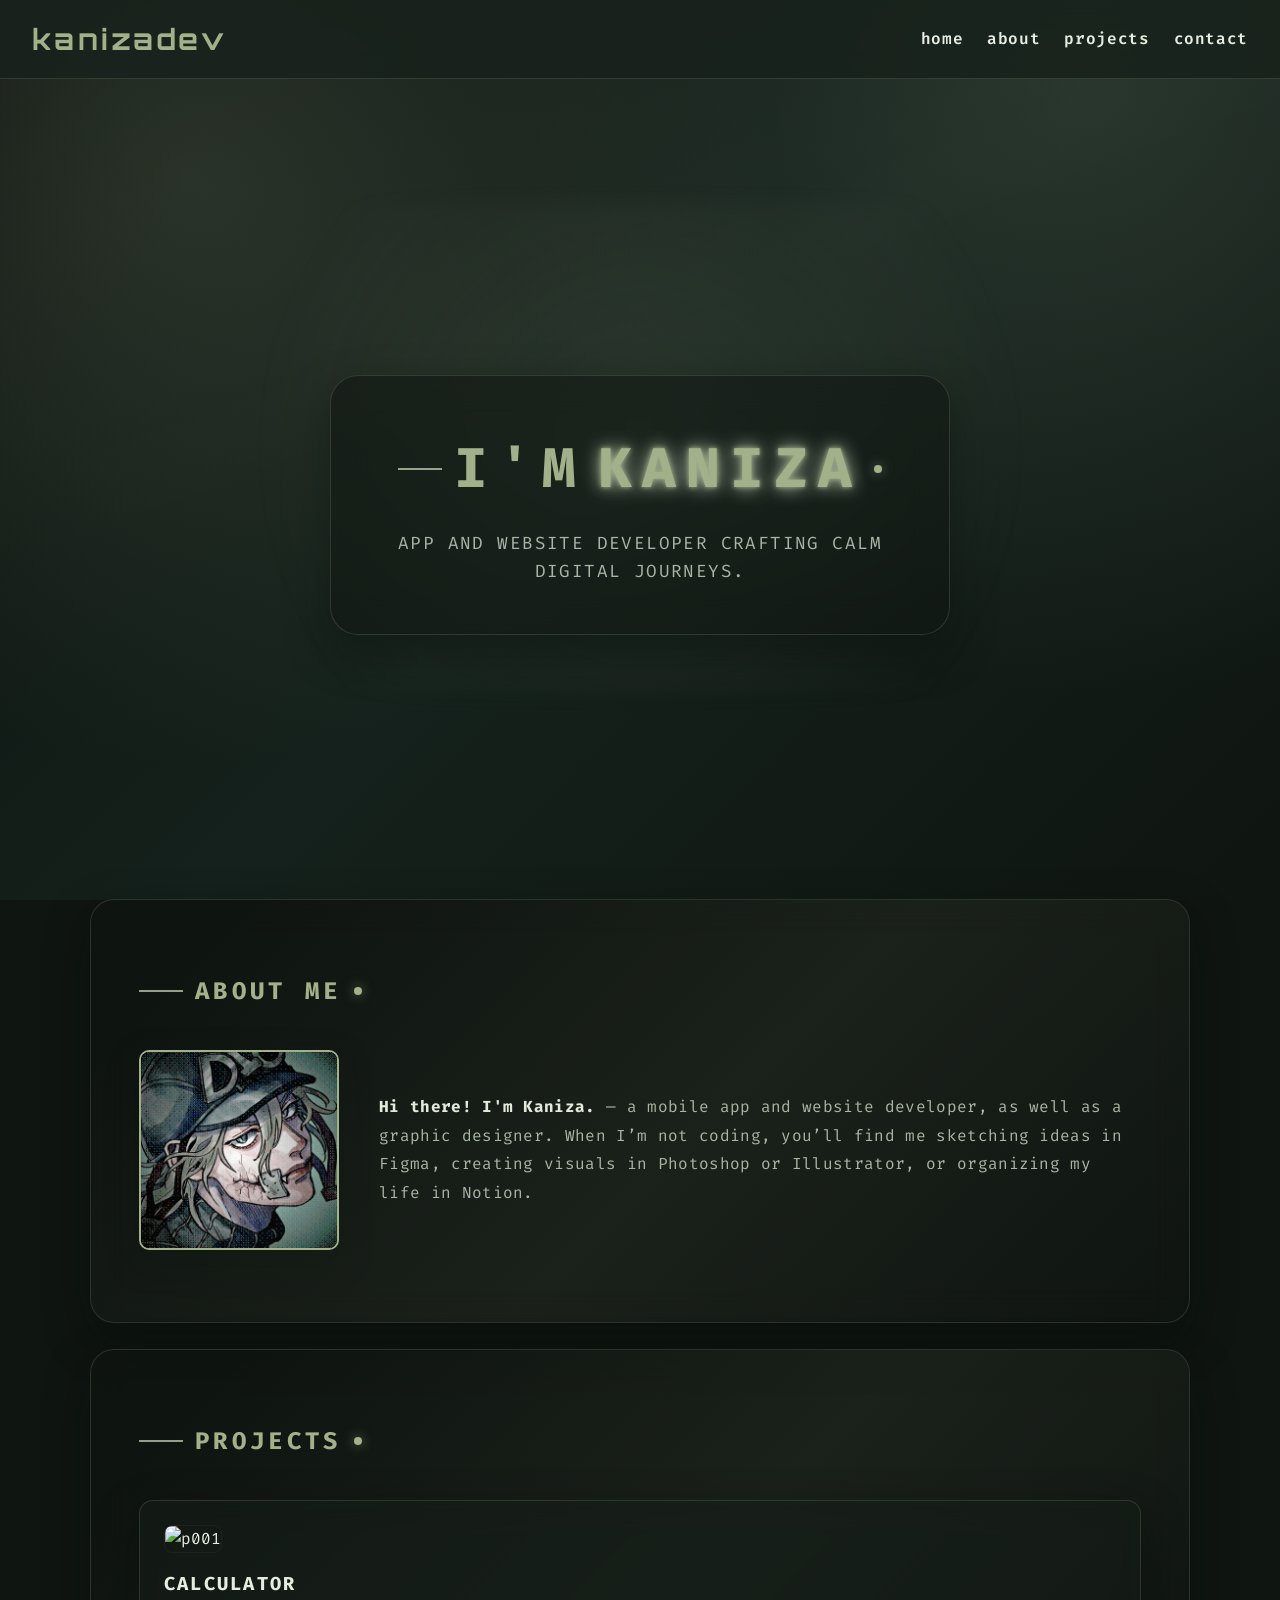
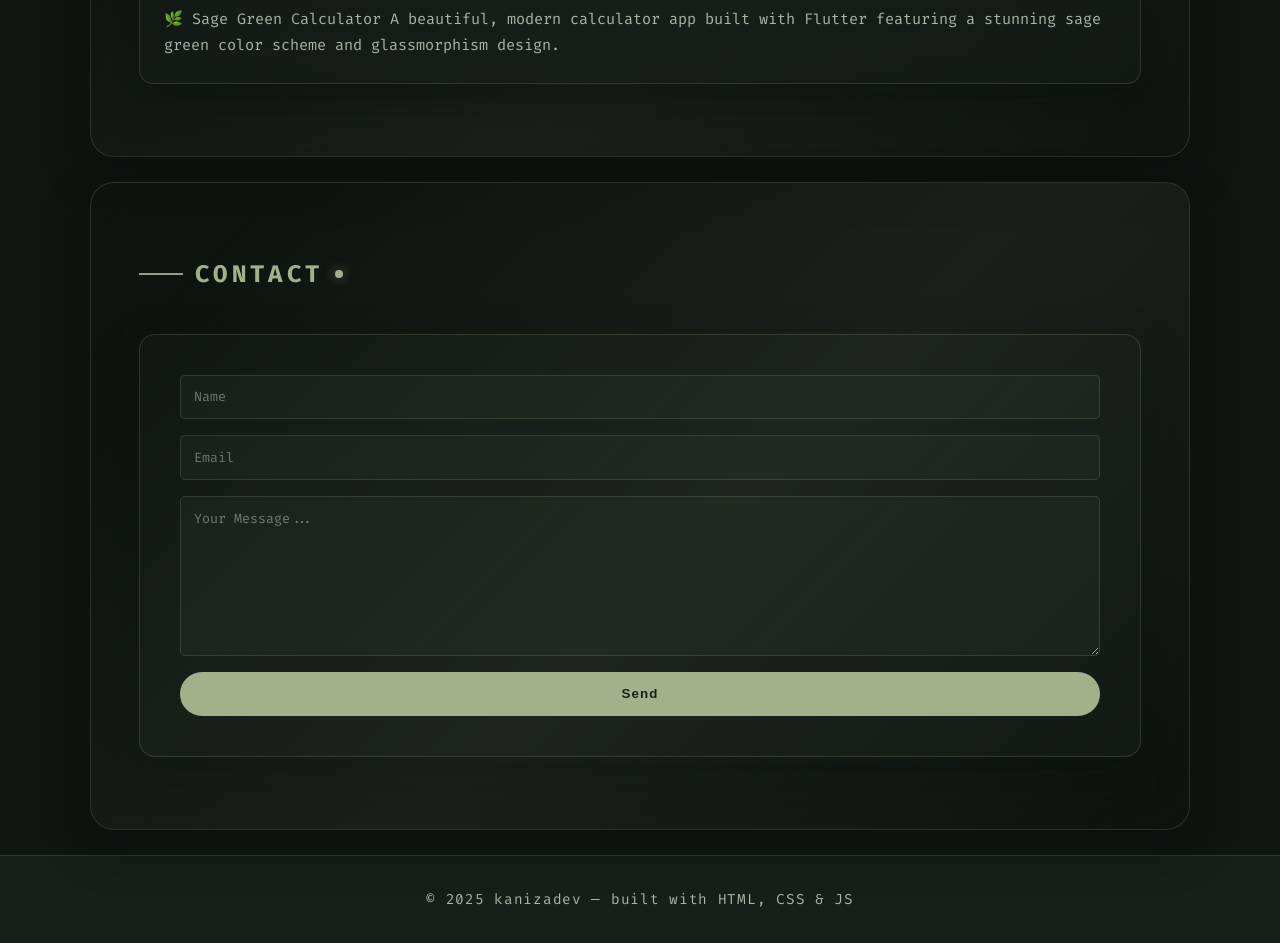
==== commit d8311398: "Update index.html" ====
--- a/index.html
+++ b/index.html
@@ -57,38 +57,6 @@
                     and glassmorphism design.
                 </p>
             </div>
-            <div class="project">
-                <img src="https://raw.githubusercontent.com/kanizadev/p001/refs/heads/main/p001.png" alt="p001" />
-                <h3>Calculator</h3>
-                <p>🌿 Sage Green Calculator
-                    A beautiful, modern calculator app built with Flutter featuring a stunning sage green color scheme
-                    and glassmorphism design.
-                </p>
-            </div>
-            <div class="project">
-                <img src="https://raw.githubusercontent.com/kanizadev/p001/refs/heads/main/p001.png" alt="p001" />
-                <h3>Calculator</h3>
-                <p>🌿 Sage Green Calculator
-                    A beautiful, modern calculator app built with Flutter featuring a stunning sage green color scheme
-                    and glassmorphism design.
-                </p>
-            </div>
-            <div class="project">
-                <img src="https://raw.githubusercontent.com/kanizadev/p001/refs/heads/main/p001.png" alt="p001" />
-                <h3>Calculator</h3>
-                <p>🌿 Sage Green Calculator
-                    A beautiful, modern calculator app built with Flutter featuring a stunning sage green color scheme
-                    and glassmorphism design.
-                </p>
-            </div>
-            <div class="project">
-                <img src="https://raw.githubusercontent.com/kanizadev/p001/refs/heads/main/p001.png" alt="p001" />
-                <h3>Calculator</h3>
-                <p>🌿 Sage Green Calculator
-                    A beautiful, modern calculator app built with Flutter featuring a stunning sage green color scheme
-                    and glassmorphism design.
-                </p>
-            </div>
             <!-- Add more .project items as needed -->
         </div>
     </section></br>
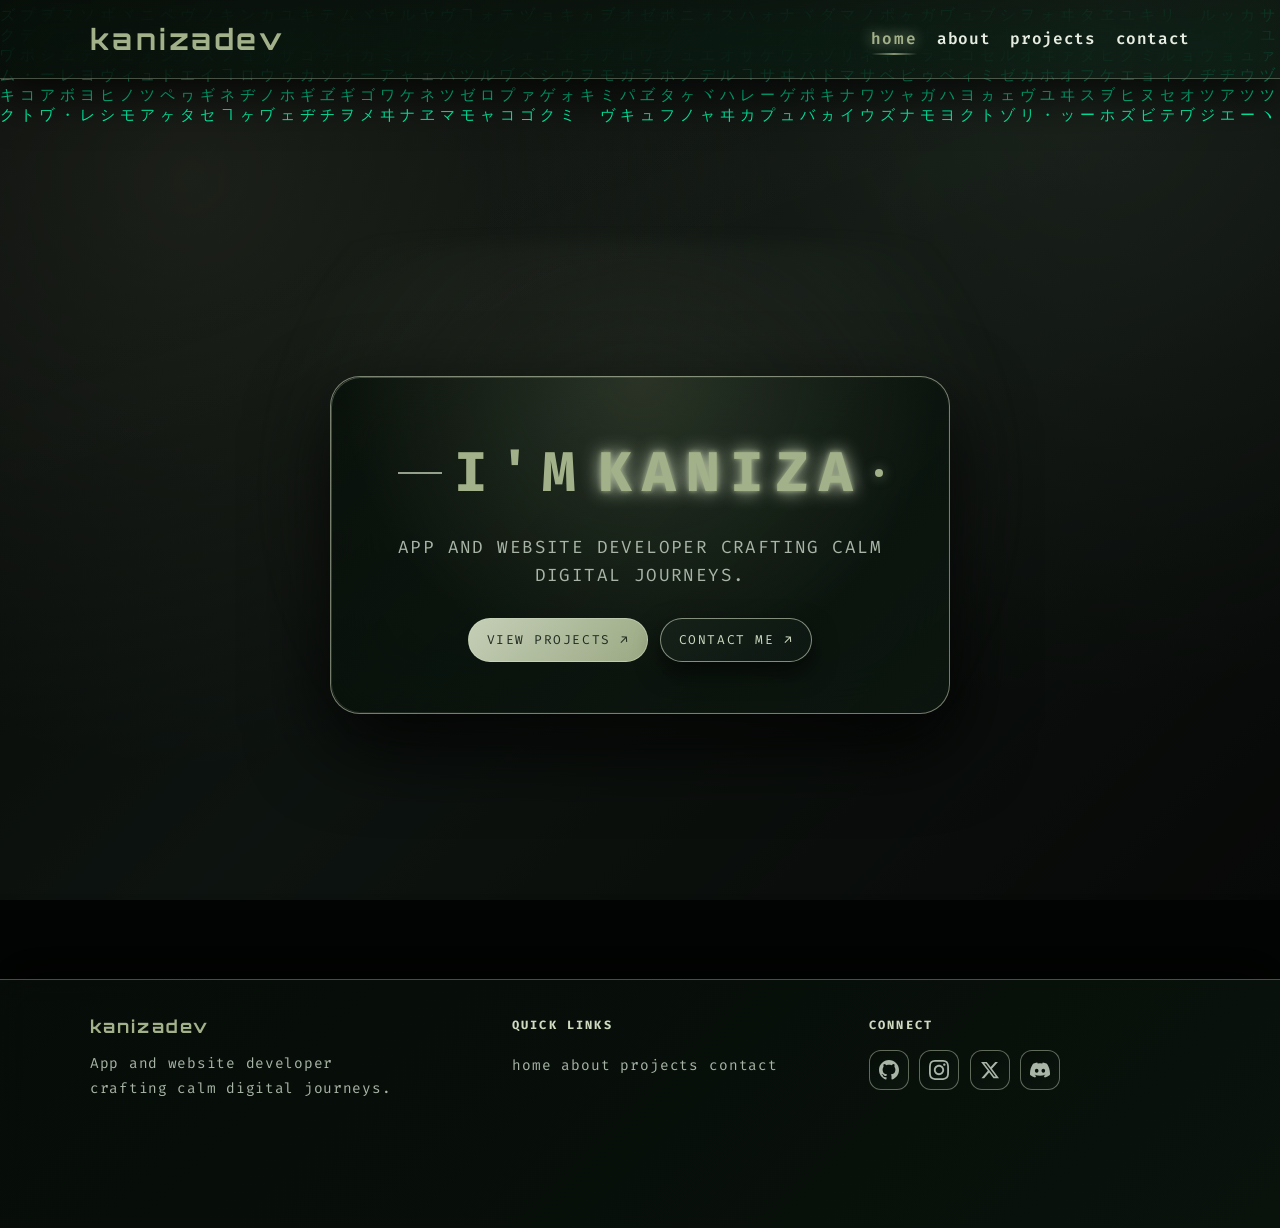
==== commit e9690ec5: "modified:   about.html 	modified:   contact.html 	modified:   index.html 	modified:   projects.html " ====
--- a/index.html
+++ b/index.html
@@ -3,7 +3,8 @@
 
 <head>
     <meta charset="UTF-8" />
-    <meta name="viewport" content="width=device-width, initial-scale=1.0" />
+    <meta name="viewport" content="width=device-width, initial-scale=1.0, viewport-fit=cover" />
+    <meta name="theme-color" content="#050806" />
     <title>Kaniza Portfolio</title>
 
     <!-- Fonts -->
@@ -15,16 +16,17 @@
 
 <body>
     <canvas id="matrix"></canvas>
+    <div class="cursor-dot"></div>
 
     <header>
         <nav>
             <h1>kanizadev</h1>
-            <div class="hamburger" id="hamburger">&#9776;</div>
+            <button type="button" class="hamburger" id="hamburger" aria-label="Open menu" aria-expanded="false">&#9776;</button>
             <ul id="navLinks">
-                <li><a href="#home">home</a></li>
-                <li><a href="#about">about</a></li>
-                <li><a href="#projects">projects</a></li>
-                <li><a href="#contact">contact</a></li>
+                <li><a href="index.html" class="active">home</a></li>
+                <li><a href="about.html">about</a></li>
+                <li><a href="projects.html">projects</a></li>
+                <li><a href="contact.html">contact</a></li>
             </ul>
         </nav>
     </header>
@@ -33,47 +35,69 @@
         <div class="intro">
             <h2>I'm <span class="glow">Kaniza</span></h2>
             <p>App and website developer crafting calm digital journeys.</p>
+            <div class="hero-actions">
+                <a class="btn-chip code" href="projects.html">view projects ↗</a>
+                <a class="btn-chip demo" href="contact.html">contact me ↗</a>
+            </div>
         </div>
     </section>
 
-    <section id="about">
-        <h2>about me</h2>
-        <div class="about-content">
-            <img src="profile.jpg" alt="Profile Picture" />
-            <p><strong>Hi there! I'm Kaniza.</strong> — a mobile app and website developer, as well as a graphic
-                designer. When I’m not coding, you’ll find me sketching ideas in Figma, creating visuals in Photoshop or
-                Illustrator, or organizing my life in Notion.</p>
+    <!-- Home page now only shows hero. Other content moved to about/projects/contact pages. -->
+
+    <footer class="site-footer">
+        <div class="footer-inner">
+            <div class="footer-brand">
+                <h3>kanizadev</h3>
+                <p>App and website developer crafting calm digital journeys.</p>
+            </div>
+
+            <div class="footer-links">
+                <h4>Quick links</h4>
+                <a href="index.html">home</a>
+                <a href="about.html">about</a>
+                <a href="projects.html">projects</a>
+                <a href="contact.html">contact</a>
+            </div>
+
+            <div class="footer-social">
+                <h4>Connect</h4>
+                <div class="social-links">
+                    <a class="social-icon" href="https://github.com/kanizadev" target="_blank" rel="noopener noreferrer"
+                        aria-label="GitHub">
+                        <svg viewBox="0 0 24 24" fill="currentColor" aria-hidden="true">
+                            <path
+                                d="M12 0c-6.626 0-12 5.373-12 12 0 5.302 3.438 9.8 8.207 11.387.599.111.793-.261.793-.577v-2.234c-3.338.726-4.033-1.416-4.033-1.416-.546-1.387-1.333-1.756-1.333-1.756-1.089-.745.083-.729.083-.729 1.205.084 1.839 1.237 1.839 1.237 1.07 1.834 2.807 1.304 3.492.997.107-.775.418-1.305.762-1.604-2.665-.305-5.467-1.334-5.467-5.931 0-1.311.469-2.381 1.236-3.221-.124-.303-.535-1.524.117-3.176 0 0 1.008-.322 3.301 1.23.957-.266 1.983-.399 3.003-.404 1.02.005 2.047.138 3.006.404 2.291-1.552 3.297-1.23 3.297-1.23.653 1.653.242 2.874.118 3.176.77.84 1.235 1.911 1.235 3.221 0 4.609-2.807 5.624-5.479 5.921.43.372.823 1.102.823 2.222v3.293c0 .319.192.694.801.576 4.765-1.589 8.199-6.086 8.199-11.386 0-6.627-5.373-12-12-12z" />
+                        </svg>
+                    </a>
+                    <a class="social-icon" href="https://instagram.com/kanizadev" target="_blank"
+                        rel="noopener noreferrer" aria-label="Instagram">
+                        <svg viewBox="0 0 24 24" fill="currentColor" aria-hidden="true">
+                            <path
+                                d="M12 2.163c3.204 0 3.584.012 4.85.07 3.252.148 4.771 1.691 4.919 4.919.058 1.265.069 1.645.069 4.849 0 3.205-.012 3.584-.069 4.849-.149 3.225-1.664 4.771-4.919 4.919-1.266.058-1.644.07-4.85.07-3.204 0-3.584-.012-4.849-.07-3.26-.149-4.771-1.699-4.919-4.92-.058-1.265-.07-1.644-.07-4.849 0-3.204.013-3.583.07-4.849.149-3.227 1.664-4.771 4.919-4.919 1.266-.057 1.645-.069 4.849-.069zm0-2.163c-3.259 0-3.667.014-4.947.072-4.358.2-6.78 2.618-6.98 6.98-.059 1.281-.073 1.689-.073 4.948 0 3.259.014 3.668.072 4.948.2 4.358 2.618 6.78 6.98 6.98 1.281.058 1.689.072 4.948.072 3.259 0 3.668-.014 4.948-.072 4.354-.2 6.782-2.618 6.979-6.98.059-1.28.073-1.689.073-4.948 0-3.259-.014-3.667-.072-4.947-.196-4.354-2.617-6.78-6.979-6.98-1.281-.059-1.69-.073-4.949-.073zm0 5.838c-3.403 0-6.162 2.759-6.162 6.162s2.759 6.163 6.162 6.163 6.162-2.759 6.162-6.163c0-3.403-2.759-6.162-6.162-6.162zm0 10.162c-2.209 0-4-1.79-4-4 0-2.209 1.791-4 4-4s4 1.791 4 4c0 2.21-1.791 4-4 4zm6.406-11.845c-.796 0-1.441.645-1.441 1.44s.645 1.44 1.441 1.44c.795 0 1.439-.645 1.439-1.44s-.644-1.44-1.439-1.44z" />
+                        </svg>
+                    </a>
+                    <a class="social-icon" href="https://twitter.com/kanizadev" target="_blank" rel="noopener noreferrer"
+                        aria-label="X (Twitter)">
+                        <svg viewBox="0 0 24 24" fill="currentColor" aria-hidden="true">
+                            <path
+                                d="M18.244 2.25h3.308l-7.227 8.26 8.502 11.24H16.17l-5.214-6.817L4.99 21.75H1.68l7.73-8.835L1.254 2.25H8.08l4.713 6.231zm-1.161 17.52h1.833L7.084 4.126H5.117z" />
+                        </svg>
+                    </a>
+                    <a class="social-icon" href="https://discord.com/users/948224120716402708" target="_blank"
+                        rel="noopener noreferrer" aria-label="Discord">
+                        <svg viewBox="0 0 24 24" fill="currentColor" aria-hidden="true">
+                            <path
+                                d="M20.317 4.37a19.791 19.791 0 0 0-4.885-1.515.074.074 0 0 0-.079.037c-.21.375-.444.864-.608 1.25a18.27 18.27 0 0 0-5.487 0 12.64 12.64 0 0 0-.617-1.25.077.077 0 0 0-.079-.037A19.736 19.736 0 0 0 3.677 4.37a.07.07 0 0 0-.032.027C.533 9.046-.32 13.58.099 18.057a.082.082 0 0 0 .031.057 19.9 19.9 0 0 0 5.993 3.03.078.078 0 0 0 .084-.028 14.09 14.09 0 0 0 1.226-1.994.076.076 0 0 0-.041-.106 13.107 13.107 0 0 1-1.872-.892.077.077 0 0 1-.008-.128 10.2 10.2 0 0 0 .372-.292.074.074 0 0 1 .077-.01c3.928 1.793 8.18 1.793 12.062 0a.074.074 0 0 1 .078.01c.12.098.246.198.373.292a.077.077 0 0 1-.006.127 12.299 12.299 0 0 1-1.873.892.077.077 0 0 0-.041.107c.36.698.772 1.362 1.225 1.993a.076.076 0 0 0 .084.028 19.839 19.839 0 0 0 6.002-3.03.077.077 0 0 0 .032-.054c.5-5.177-.838-9.674-3.549-13.66a.061.061 0 0 0-.031-.03zM8.02 15.33c-1.183 0-2.157-1.085-2.157-2.419 0-1.333.956-2.419 2.157-2.419 1.21 0 2.176 1.096 2.157 2.42 0 1.333-.956 2.418-2.157 2.418zm7.975 0c-1.183 0-2.157-1.085-2.157-2.419 0-1.333.955-2.419 2.157-2.419 1.21 0 2.176 1.096 2.157 2.42 0 1.333-.946 2.418-2.157 2.418z" />
+                        </svg>
+                    </a>
+                </div>
+            </div>
         </div>
-    </section></br>
 
-    <section id="projects">
-        <h2>projects</h2>
-        <div class="project-list">
-            <div class="project">
-                <img src="https://raw.githubusercontent.com/kanizadev/p001/refs/heads/main/p001.png" alt="p001" />
-                <h3>Calculator</h3>
-                <p>🌿 Sage Green Calculator
-                    A beautiful, modern calculator app built with Flutter featuring a stunning sage green color scheme
-                    and glassmorphism design.
-                </p>
-            </div>
-            <!-- Add more .project items as needed -->
+        <div class="footer-bottom">
+            <p>&copy; <span id="year">2025</span> kanizadev &mdash; built with HTML, CSS &amp; JS</p>
+            <a class="back-to-top" href="#">back to top ↑</a>
         </div>
-    </section></br>
-
-    <section id="contact">
-        <h2>contact</h2>
-        <form id="contactForm">
-            <input type="text" name="from_name" placeholder="Name" required />
-            <input type="email" name="from_email" placeholder="Email" required />
-            <textarea name="message" placeholder="Your Message..." required></textarea>
-            <button type="submit">Send</button>
-        </form>
-        <p id="formResponse"></p>
-    </section></br>
-
-    <footer>
-        <p>&copy; 2025 kanizadev &mdash; built with HTML, CSS &amp; JS</p>
     </footer>
 
     <script src="script.js"></script>
--- a/style.css
+++ b/style.css
@@ -1,15 +1,18 @@
 :root {
-    --bg: #0f1511;
-    --bg-alt: rgba(24, 33, 28, 0.85);
+    --bg: #050806;
+    --bg-alt: rgba(8, 15, 10, 0.42);
     --text: #e6ede0;
     --text-muted: #a9b5a6;
     --accent: #a3b18a;
     --accent-alt: #cfdac1;
     --accent-soft: rgba(163, 177, 138, 0.22);
     --accent-contrast: #222b21;
-    --border: rgba(163, 177, 138, 0.2);
-    --card: rgba(20, 28, 24, 0.65);
-    --shadow: 0 18px 45px rgba(6, 14, 10, 0.45);
+    --border: rgba(203, 213, 186, 0.35);
+    --card: rgba(10, 18, 12, 0.32);
+    --shadow: 0 26px 70px rgba(2, 8, 4, 0.85);
+    --section-padding: clamp(1.5rem, 5vw, 4.5rem);
+    --section-padding-x: clamp(1rem, 4vw, 3rem);
+    --touch-min: 44px;
 }
 
 /* Basic reset */
@@ -21,6 +24,8 @@
 
 html {
     scroll-behavior: smooth;
+    overflow-x: hidden;
+    -webkit-text-size-adjust: 100%;
 }
 
 *::selection {
@@ -30,13 +35,29 @@
 
 body {
     font-family: 'Fira Code', monospace;
-    background-color: var(--bg);
+    background-color: #020503;
     color: var(--text);
     line-height: 1.6;
     overflow-x: hidden;
     transition: background 0.5s ease, color 0.5s ease;
     min-height: 100vh;
+    min-height: 100dvh;
     position: relative;
+    cursor: none;
+    word-wrap: break-word;
+}
+
+a {
+    color: inherit;
+}
+
+a:focus-visible,
+button:focus-visible,
+input:focus-visible,
+textarea:focus-visible {
+    outline: none;
+    box-shadow: 0 0 0 3px rgba(163, 177, 138, 0.25);
+    border-radius: 10px;
 }
 
 body::before {
@@ -44,9 +65,9 @@
     position: fixed;
     inset: 0;
     background:
-        radial-gradient(circle at 15% 20%, rgba(163, 177, 138, 0.18), transparent 45%),
-        radial-gradient(circle at 85% 10%, rgba(143, 169, 140, 0.16), transparent 45%),
-        linear-gradient(135deg, #0b100d 0%, #15211c 50%, #0f1511 100%);
+        radial-gradient(circle at 15% 20%, rgba(163, 177, 138, 0.22), transparent 45%),
+        radial-gradient(circle at 85% 10%, rgba(143, 169, 140, 0.2), transparent 45%),
+        linear-gradient(135deg, #030604 0%, #111c15 50%, #050806 100%);
     z-index: -2;
 }
 
@@ -63,20 +84,31 @@
 
 /* Header & Nav */
 header {
-    background: var(--bg-alt);
-    padding: 1rem 2rem;
+    background: linear-gradient(120deg, rgba(6, 13, 8, 0.8), rgba(14, 24, 17, 0.55));
+    padding: max(1rem, env(safe-area-inset-top)) max(var(--section-padding-x), env(safe-area-inset-right)) max(1rem, env(safe-area-inset-bottom)) max(var(--section-padding-x), env(safe-area-inset-left));
     position: sticky;
     top: 0;
     z-index: 999;
-    border-bottom: 1px solid var(--border);
-    backdrop-filter: blur(12px);
+    border-bottom: 1px solid rgba(203, 213, 186, 0.32);
+    box-shadow: 0 18px 45px rgba(0, 0, 0, 0.7);
+    backdrop-filter: blur(20px) saturate(150%);
+}
+
+
+body > header {
+    margin-bottom: 2.5rem;
 }
 
 nav {
+    position: relative;
     display: flex;
     justify-content: space-between;
     align-items: center;
     flex-wrap: wrap;
+    gap: 1rem;
+    max-width: 1100px;
+    margin: 0 auto;
+    width: 100%;
 }
 
 nav h1 {
@@ -89,17 +121,18 @@
 nav ul {
     display: flex;
     list-style: none;
+    gap: 1.25rem;
 }
 
 nav ul li {
-    margin-left: 1.5rem;
+    margin-left: 0;
 }
 
 nav ul li a {
     text-decoration: none;
     color: var(--text);
     font-weight: 600;
-    transition: color 0.3s, letter-spacing 0.3s;
+    transition: color 0.3s, letter-spacing 0.3s, text-shadow 0.3s, background 0.3s;
     position: relative;
     padding-bottom: 0.35rem;
     letter-spacing: 0.04em;
@@ -108,6 +141,13 @@
 nav ul li a:hover {
     color: var(--accent);
     letter-spacing: 0.08em;
+    text-shadow: 0 0 12px rgba(163, 177, 138, 0.9);
+}
+
+nav ul li a.active {
+    color: var(--accent);
+    letter-spacing: 0.1em;
+    text-shadow: 0 0 14px rgba(163, 177, 138, 0.95);
 }
 
 nav ul li a::after {
@@ -125,7 +165,8 @@
 }
 
 nav ul li a:hover::after,
-nav ul li a:focus-visible::after {
+nav ul li a:focus-visible::after,
+nav ul li a.active::after {
     transform: scaleX(1);
 }
 
@@ -137,27 +178,39 @@
 /* Hamburger (for mobile nav) */
 .hamburger {
     display: none;
-    font-size: 2rem;
+    align-items: center;
+    justify-content: center;
+    min-width: var(--touch-min);
+    min-height: var(--touch-min);
+    font-size: 1.75rem;
     cursor: pointer;
     color: var(--accent);
+    padding: 0;
+    border: none;
+    background: transparent;
+    -webkit-tap-highlight-color: transparent;
 }
 
 /* Sections */
 section {
-    padding: 5rem 2rem;
+    padding: var(--section-padding) var(--section-padding-x);
     max-width: 1100px;
-    margin: auto;
+    margin-left: auto;
+    margin-right: auto;
     position: relative;
     isolation: isolate;
+    width: 100%;
 }
 
 section:not(#home) {
-    background: rgba(15, 21, 17, 0.55);
-    border-radius: 24px;
-    border: 1px solid var(--border);
+    background: radial-gradient(circle at top left, rgba(163, 177, 138, 0.16), transparent 55%) border-box,
+        radial-gradient(circle at bottom right, rgba(163, 177, 138, 0.06), transparent 55%) border-box,
+        linear-gradient(135deg, rgba(8, 15, 10, 0.75), rgba(10, 20, 13, 0.9)) padding-box;
+    border-radius: clamp(16px, 4vw, 26px);
+    border: 1px solid rgba(203, 213, 186, 0.45);
     box-shadow: var(--shadow);
-    backdrop-filter: blur(18px);
-    padding: 4.5rem 3rem;
+    backdrop-filter: blur(26px) saturate(150%);
+    padding: var(--section-padding) var(--section-padding-x);
     overflow: hidden;
     animation: fadeUp 0.9s ease both;
 }
@@ -177,13 +230,28 @@
     max-width: 620px;
     margin-left: auto;
     margin-right: auto;
-    padding: 3rem 2.5rem;
-    background: rgba(15, 21, 17, 0.55);
-    border: 1px solid var(--border);
-    border-radius: 28px;
-    box-shadow: var(--shadow);
-    backdrop-filter: blur(18px);
+    padding: 3.2rem 2.8rem;
+    background:
+        radial-gradient(circle at top, rgba(163, 177, 138, 0.2), transparent 65%) border-box,
+        linear-gradient(135deg, rgba(6, 14, 9, 0.75), rgba(12, 22, 15, 0.95)) padding-box;
+    border: 1px solid rgba(203, 213, 186, 0.55);
+    border-radius: 30px;
+    box-shadow: 0 30px 80px rgba(0, 0, 0, 0.9);
+    backdrop-filter: blur(28px) saturate(160%);
     animation: fadeUp 0.9s ease 0.1s both;
+}
+
+.hero-actions {
+    margin-top: 1.75rem;
+    display: flex;
+    justify-content: center;
+    align-items: center;
+    flex-wrap: wrap;
+    gap: 0.75rem;
+}
+
+.hero-actions .btn-chip {
+    min-height: var(--touch-min);
 }
 
 .glow {
@@ -224,14 +292,15 @@
 
 section h2 {
     color: var(--accent);
-    font-size: 1.5rem;
+    font-size: clamp(1.2rem, 3.5vw, 1.5rem);
     text-transform: uppercase;
     letter-spacing: 0.18em;
-    margin-bottom: 2.5rem;
+    margin-bottom: clamp(1.5rem, 4vw, 2.5rem);
     position: relative;
     display: inline-flex;
     align-items: center;
     gap: 0.75rem;
+    flex-wrap: wrap;
 }
 
 section h2::before {
@@ -252,60 +321,183 @@
 }
 
 /* About */
+#about .about-card {
+    background:
+        radial-gradient(circle at top left, rgba(163, 177, 138, 0.14), transparent 55%) border-box,
+        linear-gradient(145deg, rgba(6, 14, 9, 0.78), rgba(12, 22, 15, 0.95)) padding-box;
+    border: 1px solid rgba(203, 213, 186, 0.4);
+    border-radius: 22px;
+    padding: 2.5rem;
+    box-shadow: 0 24px 60px rgba(0, 0, 0, 0.5);
+    backdrop-filter: blur(24px) saturate(150%);
+}
+
 .about-content {
     display: flex;
     gap: 2.5rem;
-    align-items: center;
+    align-items: flex-start;
     flex-wrap: wrap;
-
-}
-
-.about-content img {
+}
+
+.about-photo {
+    flex-shrink: 0;
+}
+
+.about-photo img {
     width: 200px;
-    border-radius: 10px;
+    height: 200px;
+    object-fit: cover;
+    border-radius: 14px;
     border: 2px solid var(--accent);
-    box-shadow: 0 12px 32px rgba(12, 20, 15, 0.35);
+    box-shadow: 0 12px 32px rgba(12, 20, 15, 0.4);
     background: rgba(0, 0, 0, 0.12);
     transition: transform 0.4s ease, box-shadow 0.4s ease;
-
-}
-
-.about-content img:hover {
-    transform: translateY(-6px) scale(1.02);
-    box-shadow: 0 16px 38px rgba(163, 177, 138, 0.35);
-}
-
+}
+
+.about-photo img:hover {
+    transform: translateY(-4px) scale(1.02);
+    box-shadow: 0 16px 40px rgba(163, 177, 138, 0.3);
+}
+
+.about-text {
+    flex: 1;
+    min-width: 0;
+    display: flex;
+    flex-direction: column;
+    gap: 1.25rem;
+}
+
+.about-lead,
 .about-content p {
-    flex: 1;
-    font-size: 1rem;
+    font-size: 1.05rem;
     color: var(--text-muted);
-    line-height: 1.8;
+    line-height: 1.85;
     letter-spacing: 0.02em;
-
-}
-
+}
+
+.about-lead strong,
 .about-content p strong {
     color: var(--text);
+}
+
+.about-actions {
+    display: flex;
+    flex-direction: column;
+    gap: 1rem;
+    align-items: flex-start;
+}
+
+.btn-resume {
+    padding: 0.7rem 1.5rem;
+    font-size: 0.85rem;
+    font-weight: 600;
+    background: linear-gradient(135deg, rgba(207, 218, 193, 0.98), rgba(163, 177, 138, 0.98));
+    color: var(--accent-contrast);
+    border: 1px solid rgba(207, 218, 193, 0.8);
+    box-shadow: 0 8px 24px rgba(0, 0, 0, 0.35);
+    margin-bottom: 0.25rem;
+}
+
+.btn-resume:hover {
+    background: linear-gradient(135deg, rgba(220, 228, 208, 0.98), rgba(180, 192, 155, 0.98));
+    box-shadow: 0 12px 32px rgba(163, 177, 138, 0.35);
+}
+
+.btn-resume:focus-visible {
+    outline: none;
+    box-shadow: 0 0 0 3px rgba(163, 177, 138, 0.4);
+}
+
+.social-label {
+    font-size: 0.75rem;
+    text-transform: uppercase;
+    letter-spacing: 0.2em;
+    color: var(--text-muted);
+    opacity: 0.9;
+}
+
+.social-links {
+    display: flex;
+    flex-wrap: wrap;
+    gap: 0.75rem;
+    align-items: center;
+}
+
+.social-icon {
+    display: inline-flex;
+    align-items: center;
+    justify-content: center;
+    width: 44px;
+    height: 44px;
+    border-radius: 12px;
+    border: 1px solid rgba(203, 213, 186, 0.45);
+    background: linear-gradient(145deg, rgba(6, 13, 8, 0.82), rgba(12, 22, 15, 0.96));
+    color: var(--text-muted);
+    transition: color 0.25s ease, border-color 0.25s ease, transform 0.25s ease, box-shadow 0.25s ease;
+}
+
+.social-icon svg {
+    width: 22px;
+    height: 22px;
+}
+
+.social-icon:hover {
+    color: var(--accent);
+    border-color: var(--accent);
+    transform: translateY(-3px);
+    box-shadow: 0 8px 24px rgba(163, 177, 138, 0.25);
+}
+
+.social-icon:focus-visible {
+    outline: none;
+    border-color: var(--accent);
+    box-shadow: 0 0 0 3px rgba(163, 177, 138, 0.2);
 }
 
 /* Projects */
 .project-list {
     display: grid;
-    grid-template-columns: repeat(auto-fit, minmax(260px, 1fr));
-    gap: 2.5rem;
+    grid-template-columns: repeat(auto-fit, minmax(min(260px, 100%), 1fr));
+    gap: clamp(1.25rem, 4vw, 2.5rem);
 }
 
 .project {
-    background: var(--card);
-    border: 1px solid var(--border);
-    border-radius: 14px;
+    background:
+        radial-gradient(circle at top left, rgba(163, 177, 138, 0.22), transparent 60%) border-box,
+        linear-gradient(145deg, rgba(6, 13, 8, 0.82), rgba(12, 22, 15, 0.96)) padding-box;
+    border: 1px solid rgba(203, 213, 186, 0.45);
+    border-radius: 18px;
     padding: 1.5rem;
     position: relative;
-    backdrop-filter: blur(16px);
+    backdrop-filter: blur(24px) saturate(160%);
     transition: transform 0.35s ease, box-shadow 0.35s ease, border-color 0.35s ease;
     box-shadow: var(--shadow);
     overflow: hidden;
     animation: fadeUp 0.9s ease both;
+}
+
+.project::after,
+#about .about-card::after,
+.contact-card::after,
+.intro::after {
+    content: "";
+    position: absolute;
+    inset: 0;
+    border-radius: inherit;
+    padding: 1px;
+    background: linear-gradient(135deg, rgba(207, 218, 193, 0.55), rgba(163, 177, 138, 0.15), rgba(10, 20, 13, 0));
+    -webkit-mask: linear-gradient(#000 0 0) content-box, linear-gradient(#000 0 0);
+    -webkit-mask-composite: xor;
+    mask-composite: exclude;
+    pointer-events: none;
+    opacity: 0.55;
+}
+
+.project:hover::after,
+#about .about-card:hover::after,
+.contact-card:hover::after,
+.intro:hover::after {
+    opacity: 0.85;
 }
 
 .project:hover {
@@ -337,9 +529,11 @@
 
 .project h3 {
     text-transform: uppercase;
-    letter-spacing: 0.12em;
+    letter-spacing: 0.08em;
     margin-bottom: 0.5rem;
     color: var(--text);
+    font-size: clamp(0.9rem, 2vw, 1rem);
+    word-break: break-word;
 }
 
 .project p {
@@ -348,6 +542,67 @@
     line-height: 1.7;
 }
 
+.project-meta {
+    list-style: none;
+    margin: 0.7rem 0 0;
+    padding-left: 0;
+    color: var(--text-muted);
+    font-size: 0.86rem;
+    line-height: 1.6;
+}
+
+.project-meta li {
+    margin-bottom: 0.25rem;
+}
+
+.project-meta strong {
+    color: var(--accent-alt);
+    font-weight: 600;
+}
+
+.project-actions {
+    display: flex;
+    flex-wrap: wrap;
+    gap: 0.6rem;
+    margin-top: 1.2rem;
+}
+
+.btn-chip {
+    display: inline-flex;
+    align-items: center;
+    justify-content: center;
+    padding: 0.5rem 1.1rem;
+    border-radius: 999px;
+    font-size: 0.8rem;
+    letter-spacing: 0.12em;
+    text-transform: uppercase;
+    border: 1px solid rgba(207, 218, 193, 0.6);
+    text-decoration: none;
+    cursor: pointer;
+    transition: background 0.25s ease, color 0.25s ease, box-shadow 0.25s ease, transform 0.2s ease;
+}
+
+.btn-chip.demo {
+    background: linear-gradient(135deg, rgba(22, 33, 26, 0.95), rgba(14, 24, 18, 0.95));
+    color: var(--accent-alt);
+    box-shadow: 0 10px 24px rgba(0, 0, 0, 0.6);
+}
+
+.btn-chip.code {
+    background: linear-gradient(135deg, rgba(207, 218, 193, 0.95), rgba(163, 177, 138, 0.95));
+    color: var(--accent-contrast);
+}
+
+.btn-chip:hover {
+    transform: translateY(-2px);
+    box-shadow: 0 14px 32px rgba(163, 177, 138, 0.4);
+}
+
+.btn-chip:active {
+    transform: translateY(0);
+    box-shadow: 0 8px 18px rgba(163, 177, 138, 0.35);
+}
+
 .project:nth-child(2) {
     animation-delay: 0.12s;
 }
@@ -360,16 +615,136 @@
     animation-delay: 0.36s;
 }
 
-/* Contact form */
+/* Contact */
+.contact-card {
+    background:
+        radial-gradient(circle at top left, rgba(163, 177, 138, 0.14), transparent 55%) border-box,
+        linear-gradient(145deg, rgba(6, 14, 9, 0.78), rgba(12, 22, 15, 0.95)) padding-box;
+    border: 1px solid rgba(203, 213, 186, 0.4);
+    border-radius: 22px;
+    padding: 2.5rem;
+    box-shadow: 0 24px 60px rgba(0, 0, 0, 0.5);
+    backdrop-filter: blur(24px) saturate(150%);
+}
+
+.contact-intro {
+    color: var(--text-muted);
+    font-size: 1.05rem;
+    line-height: 1.75;
+    margin-bottom: 1.75rem;
+    max-width: 480px;
+}
+
+.sr-only {
+    position: absolute;
+    width: 1px;
+    height: 1px;
+    padding: 0;
+    margin: -1px;
+    overflow: hidden;
+    clip: rect(0, 0, 0, 0);
+    white-space: nowrap;
+    border: 0;
+}
+
+.contact-form {
+    display: flex;
+    flex-direction: column;
+    gap: 1.25rem;
+}
+
+.form-row {
+    display: grid;
+    grid-template-columns: 1fr 1fr;
+    gap: 1rem;
+}
+
+.form-group {
+    display: flex;
+    flex-direction: column;
+}
+
+.contact-form input,
+.contact-form textarea {
+    padding: 0.85rem 1rem;
+    border-radius: 12px;
+    border: 1px solid rgba(203, 213, 186, 0.4);
+    background: rgba(6, 14, 9, 0.6);
+    color: var(--text);
+    font-family: inherit;
+    font-size: 1rem;
+    transition: border-color 0.25s ease, box-shadow 0.25s ease;
+}
+
+.contact-form input::placeholder,
+.contact-form textarea::placeholder {
+    color: var(--text-muted);
+    opacity: 0.8;
+}
+
+.contact-form input:focus,
+.contact-form textarea:focus {
+    outline: none;
+    border-color: var(--accent);
+    box-shadow: 0 0 0 3px rgba(163, 177, 138, 0.2);
+}
+
+.contact-form textarea {
+    min-height: 140px;
+    resize: vertical;
+}
+
+.btn-submit {
+    align-self: flex-start;
+    padding: 0.75rem 1.5rem;
+    font-size: 0.9rem;
+    font-weight: 600;
+    letter-spacing: 0.1em;
+    text-transform: uppercase;
+    background: linear-gradient(135deg, rgba(207, 218, 193, 0.98), rgba(163, 177, 138, 0.98));
+    color: var(--accent-contrast);
+    border: 1px solid rgba(207, 218, 193, 0.8);
+    border-radius: 999px;
+    cursor: pointer;
+    box-shadow: 0 8px 24px rgba(0, 0, 0, 0.3);
+    transition: transform 0.25s ease, box-shadow 0.25s ease, filter 0.25s ease;
+}
+
+.btn-submit:hover {
+    transform: translateY(-2px);
+    box-shadow: 0 12px 32px rgba(163, 177, 138, 0.35);
+    filter: brightness(1.05);
+}
+
+.btn-submit:focus-visible {
+    outline: none;
+    box-shadow: 0 0 0 3px rgba(163, 177, 138, 0.4);
+}
+
+.btn-submit:active {
+    transform: translateY(0);
+}
+
+.form-response {
+    margin-top: 1rem;
+    font-size: 0.95rem;
+    color: var(--accent-alt);
+    min-height: 1.5em;
+}
+
+/* Legacy form (e.g. other pages) */
 form {
     display: flex;
     flex-direction: column;
     gap: 1rem;
-    background: var(--card);
+    background:
+        radial-gradient(circle at top left, rgba(163, 177, 138, 0.18), transparent 60%) border-box,
+        linear-gradient(150deg, rgba(6, 13, 8, 0.82), rgba(10, 20, 13, 0.96)) padding-box;
     padding: 2.5rem;
-    border-radius: 16px;
-    border: 1px solid var(--border);
-    box-shadow: var(--shadow);
+    border-radius: 22px;
+    border: 1px solid rgba(203, 213, 186, 0.45);
+    box-shadow: 0 26px 70px rgba(0, 0, 0, 0.9);
+    backdrop-filter: blur(26px) saturate(160%);
 }
 
 form input,
@@ -377,7 +752,7 @@
     padding: 0.8rem;
     border-radius: 5px;
     border: 1px solid var(--border);
-    background: var(--bg-alt);
+    background: linear-gradient(135deg, rgba(6, 13, 8, 0.9), rgba(10, 20, 13, 0.9));
     color: var(--text);
     font-family: inherit;
     transition: border-color 0.3s ease, box-shadow 0.3s ease, background 0.3s ease;
@@ -396,20 +771,22 @@
 }
 
 form button {
-    background: var(--accent);
-    color: var(--bg);
+    background:
+        linear-gradient(135deg, rgba(207, 218, 193, 0.95), rgba(163, 177, 138, 0.96));
+    color: var(--accent-contrast);
     border: none;
     padding: 0.9rem;
     border-radius: 999px;
     font-weight: bold;
     cursor: pointer;
-    transition: transform 0.3s ease, box-shadow 0.3s ease;
+    transition: transform 0.3s ease, box-shadow 0.3s ease, filter 0.3s ease;
     letter-spacing: 0.08em;
 }
 
 form button:hover {
     transform: translateY(-2px);
-    box-shadow: 0 12px 30px rgba(163, 177, 138, 0.35);
+    box-shadow: 0 18px 46px rgba(163, 177, 138, 0.48);
+    filter: brightness(1.05);
 }
 
 form button:focus-visible {
@@ -443,6 +820,34 @@
     100% {
         text-shadow: 0 0 10px var(--accent), 0 0 26px rgba(163, 177, 138, 0.9);
     }
+}
+
+/* Scroll reveal (advanced but lightweight) */
+.reveal {
+    opacity: 0;
+    transform: translateY(26px);
+    filter: blur(6px);
+    transition:
+        opacity 800ms cubic-bezier(0.2, 0.8, 0.2, 1),
+        transform 900ms cubic-bezier(0.2, 0.8, 0.2, 1),
+        filter 900ms cubic-bezier(0.2, 0.8, 0.2, 1);
+    transition-delay: var(--reveal-delay, 0ms);
+    will-change: opacity, transform, filter;
+    animation: none !important;
+}
+
+.reveal.is-visible {
+    opacity: 1;
+    transform: translateY(0);
+    filter: blur(0);
+}
+
+.reveal.reveal-scale {
+    transform: translateY(26px) scale(0.98);
+}
+
+.reveal.reveal-scale.is-visible {
+    transform: translateY(0) scale(1);
 }
 
 @media (prefers-reduced-motion: reduce) {
@@ -459,13 +864,127 @@
 
 /* Footer */
 footer {
-    text-align: center;
-    padding: 2rem;
-    background: var(--bg-alt);
-    border-top: 1px solid var(--border);
-    font-size: 0.9rem;
+    text-align: left;
+    padding: clamp(1.25rem, 4vw, 2rem) var(--section-padding-x);
+    padding-bottom: max(clamp(1.25rem, 4vw, 2rem), env(safe-area-inset-bottom));
+    background: linear-gradient(135deg, rgba(8, 15, 10, 0.78), rgba(10, 20, 13, 0.9));
+    border-top: 1px solid rgba(203, 213, 186, 0.32);
+    box-shadow: 0 -18px 45px rgba(0, 0, 0, 0.75);
+    backdrop-filter: blur(18px) saturate(150%);
+    font-size: clamp(0.8rem, 2vw, 0.9rem);
     color: var(--text-muted);
     letter-spacing: 0.05em;
+}
+
+body > footer {
+    margin-top: 2.5rem;
+}
+
+.site-footer .footer-inner {
+    max-width: 1100px;
+    margin: 0 auto;
+    display: grid;
+    grid-template-columns: 1.2fr 1fr 1fr;
+    gap: clamp(1.25rem, 4vw, 2.25rem);
+    align-items: start;
+}
+
+.site-footer h3 {
+    font-family: 'Orbitron', sans-serif;
+    font-size: 1.1rem;
+    letter-spacing: 0.12em;
+    color: var(--accent);
+    text-transform: lowercase;
+}
+
+.site-footer h4 {
+    font-size: 0.75rem;
+    text-transform: uppercase;
+    letter-spacing: 0.18em;
+    color: var(--accent-alt);
+    margin: 0.25rem 0 0.9rem;
+}
+
+.site-footer .footer-brand p {
+    margin-top: 0.75rem;
+    max-width: 34ch;
+    line-height: 1.7;
+    color: var(--text-muted);
+}
+
+.site-footer .footer-links a {
+    display: inline-flex;
+    align-items: center;
+    width: fit-content;
+    color: var(--text-muted);
+    text-decoration: none;
+    padding: 0.3rem 0;
+    letter-spacing: 0.06em;
+    text-transform: lowercase;
+    transition: color 0.25s ease, transform 0.25s ease;
+}
+
+.site-footer .footer-links a:hover,
+.site-footer .footer-links a:focus-visible {
+    color: var(--accent);
+    transform: translateX(2px);
+    outline: none;
+}
+
+.site-footer .footer-social .social-links {
+    gap: 0.65rem;
+}
+
+.site-footer .footer-social .social-icon {
+    width: 40px;
+    height: 40px;
+    border-radius: 12px;
+}
+
+.site-footer .footer-social .social-icon svg {
+    width: 20px;
+    height: 20px;
+}
+
+.site-footer .footer-bottom {
+    max-width: 1100px;
+    margin: clamp(1.25rem, 4vw, 2rem) auto 0;
+    padding-top: 1.1rem;
+    border-top: 1px solid rgba(203, 213, 186, 0.22);
+    display: flex;
+    justify-content: space-between;
+    align-items: center;
+    gap: 0.75rem;
+    flex-wrap: wrap;
+}
+
+.site-footer .footer-bottom p {
+    margin: 0;
+}
+
+.site-footer .back-to-top {
+    text-decoration: none;
+    color: var(--text-muted);
+    border: 1px solid rgba(203, 213, 186, 0.35);
+    background: rgba(6, 14, 9, 0.45);
+    padding: 0.5rem 1rem;
+    border-radius: 999px;
+    letter-spacing: 0.12em;
+    text-transform: uppercase;
+    font-size: 0.75rem;
+    transition: transform 0.25s ease, border-color 0.25s ease, color 0.25s ease, box-shadow 0.25s ease;
+    min-height: var(--touch-min);
+    display: inline-flex;
+    align-items: center;
+}
+
+.site-footer .back-to-top:hover,
+.site-footer .back-to-top:focus-visible {
+    color: var(--accent);
+    border-color: var(--accent);
+    transform: translateY(-2px);
+    box-shadow: 0 12px 30px rgba(163, 177, 138, 0.18);
+    outline: none;
 }
 
 
@@ -481,7 +1000,61 @@
     pointer-events: none;
 }
 
-/* Responsive */
+/* Custom cursor */
+.cursor-dot {
+    position: fixed;
+    top: 0;
+    left: 0;
+    width: 18px;
+    height: 18px;
+    border-radius: 50%;
+    border: 1px solid rgba(207, 218, 193, 0.8);
+    box-shadow:
+        0 0 12px rgba(163, 177, 138, 0.9),
+        0 0 32px rgba(163, 177, 138, 0.35);
+    background: radial-gradient(circle at center, rgba(207, 218, 193, 0.25), transparent 60%);
+    pointer-events: none;
+    mix-blend-mode: screen;
+    z-index: 1000;
+    transform: translate(-50%, -50%);
+    opacity: 0;
+    transition: opacity 0.2s ease-out;
+}
+
+.cursor-dot.hidden {
+    opacity: 0;
+}
+
+/* Touch devices: use default cursor, hide custom cursor, simplify hover effects */
+@media (hover: none) and (pointer: coarse) {
+    body {
+        cursor: auto;
+    }
+    .cursor-dot {
+        display: none !important;
+    }
+    .intro:hover,
+    .project:hover,
+    form:hover {
+        transform: none;
+    }
+}
+
+/* Subtle 3D hover on hero and cards */
+.intro,
+.project,
+form {
+    transform-style: preserve-3d;
+    transform-origin: center;
+}
+
+.intro:hover,
+.project:hover,
+form:hover {
+    transform: translateY(-8px) rotateX(6deg) rotateY(-4deg);
+}
+
+/* Responsive: tablet and below */
 @media (max-width: 768px) {
     nav ul {
         display: none;
@@ -491,50 +1064,169 @@
         top: 100%;
         left: 0;
         width: 100%;
+        padding: 0.5rem 0;
+        box-shadow: 0 12px 32px rgba(0, 0, 0, 0.5);
     }
 
     nav ul.show {
         display: flex;
     }
 
+    nav ul li {
+        margin: 0;
+    }
+
+    nav ul li a {
+        display: block;
+        padding: 0.75rem var(--section-padding-x);
+        min-height: var(--touch-min);
+        display: flex;
+        align-items: center;
+        -webkit-tap-highlight-color: transparent;
+    }
+
     .hamburger {
-        display: block;
+        display: flex;
     }
 
     nav h1 {
-        font-size: 1.5rem;
+        font-size: clamp(1.25rem, 5vw, 1.5rem);
         letter-spacing: 0.08em;
     }
 
     #home {
         min-height: auto;
-        padding: 5rem 1.75rem;
+        padding: clamp(3rem, 10vw, 5rem) var(--section-padding-x);
     }
 
     .intro {
-        padding: 2.5rem 1.75rem;
+        padding: clamp(1.5rem, 5vw, 2.5rem) var(--section-padding-x);
         border-radius: 22px;
     }
 
-    section {
-        padding: 4rem 1.75rem;
-    }
-
     section:not(#home) {
-        padding: 3rem 1.75rem;
         border-radius: 18px;
     }
 
     .project-list {
-        gap: 2rem;
+        gap: 1.8rem;
+    }
+
+    .project-meta {
+        font-size: 0.8rem;
+        line-height: 1.5;
     }
 
     form {
         padding: 2rem 1.5rem;
     }
 
+    #contact .contact-card {
+        padding: 1.75rem;
+        border-radius: 18px;
+    }
+
+    .form-row {
+        grid-template-columns: 1fr;
+    }
+
+    .contact-intro {
+        margin-bottom: 1.5rem;
+    }
+
+    #about .about-card {
+        padding: 1.75rem;
+        border-radius: 18px;
+    }
+
     .about-content {
         flex-direction: column;
-    }
-
-}
+        align-items: center;
+        gap: 1.75rem;
+    }
+
+    .about-photo img {
+        width: 160px;
+        height: 160px;
+    }
+
+    .about-text {
+        text-align: center;
+    }
+
+    .about-actions {
+        align-items: center;
+    }
+
+    .social-label {
+        margin-top: 0.25rem;
+    }
+}
+
+/* Responsive: small phones */
+@media (max-width: 480px) {
+    section h2 {
+        letter-spacing: 0.1em;
+    }
+
+    section h2::before {
+        width: 28px;
+    }
+
+    .intro h2 {
+        font-size: clamp(1.75rem, 10vw, 2.5rem);
+    }
+
+    .project-list {
+        grid-template-columns: 1fr;
+    }
+
+    .btn-chip {
+        padding: 0.6rem 1rem;
+        font-size: 0.75rem;
+    }
+
+    .btn-resume {
+        padding: 0.65rem 1.25rem;
+        font-size: 0.8rem;
+    }
+
+    .social-icon {
+        width: 40px;
+        height: 40px;
+    }
+
+    .social-icon svg {
+        width: 20px;
+        height: 20px;
+    }
+
+    .hero-actions {
+        gap: 0.6rem;
+    }
+
+    #about .about-card,
+    #contact .contact-card {
+        padding: 1.25rem;
+    }
+
+    .about-photo img {
+        width: 140px;
+        height: 140px;
+    }
+}
+
+@media (max-width: 768px) {
+    .site-footer .footer-inner {
+        grid-template-columns: 1fr;
+    }
+
+    .site-footer .footer-bottom {
+        justify-content: center;
+        text-align: center;
+    }
+
+    .site-footer .footer-brand p {
+        max-width: none;
+    }
+}
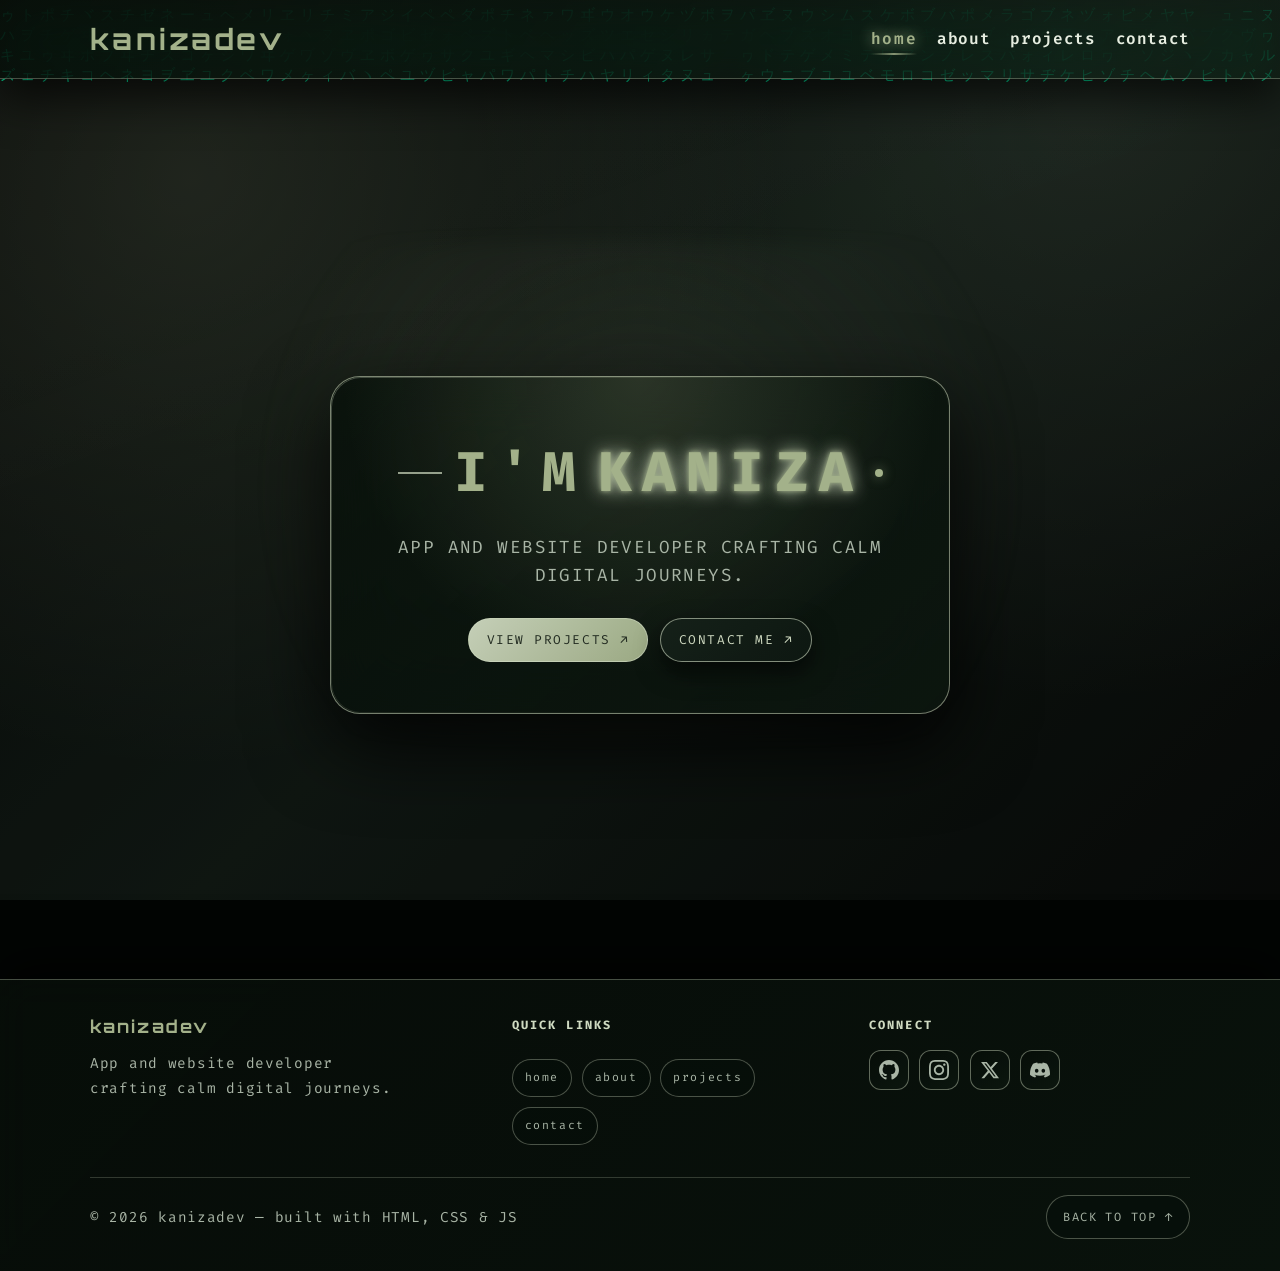
==== commit e8b5ec14: "Upgrade portfolio with enhanced styling and functionality - Improved responsive design and user expe" ====
--- a/index.html
+++ b/index.html
@@ -5,23 +5,26 @@
     <meta charset="UTF-8" />
     <meta name="viewport" content="width=device-width, initial-scale=1.0, viewport-fit=cover" />
     <meta name="theme-color" content="#050806" />
+    <meta name="description" content="Kaniza — mobile app & website developer. Calm, modern digital journeys with Flutter and the web." />
     <title>Kaniza Portfolio</title>
 
     <!-- Fonts -->
+    <link rel="preconnect" href="https://fonts.googleapis.com" />
+    <link rel="preconnect" href="https://fonts.gstatic.com" crossorigin />
     <link href="https://fonts.googleapis.com/css2?family=Fira+Code:wght@400;600&family=Orbitron:wght@500&display=swap"
         rel="stylesheet">
     <link rel="stylesheet" href="style.css" />
-    <script src="https://cdn.emailjs.com/dist/email.min.js"></script>
 </head>
 
 <body>
     <canvas id="matrix"></canvas>
     <div class="cursor-dot"></div>
+    <a class="skip-link" href="#main">Skip to content</a>
 
     <header>
         <nav>
             <h1>kanizadev</h1>
-            <button type="button" class="hamburger" id="hamburger" aria-label="Open menu" aria-expanded="false">&#9776;</button>
+            <button type="button" class="hamburger" id="hamburger" aria-label="Open menu" aria-expanded="false" aria-controls="navLinks">&#9776;</button>
             <ul id="navLinks">
                 <li><a href="index.html" class="active">home</a></li>
                 <li><a href="about.html">about</a></li>
@@ -31,16 +34,18 @@
         </nav>
     </header>
 
-    <section id="home">
-        <div class="intro">
-            <h2>I'm <span class="glow">Kaniza</span></h2>
-            <p>App and website developer crafting calm digital journeys.</p>
-            <div class="hero-actions">
-                <a class="btn-chip code" href="projects.html">view projects ↗</a>
-                <a class="btn-chip demo" href="contact.html">contact me ↗</a>
+    <main id="main">
+        <section id="home">
+            <div class="intro">
+                <h2>I'm <span class="glow">Kaniza</span></h2>
+                <p>App and website developer crafting calm digital journeys.</p>
+                <div class="hero-actions">
+                    <a class="btn-chip code" href="projects.html">view projects ↗</a>
+                    <a class="btn-chip demo" href="contact.html">contact me ↗</a>
+                </div>
             </div>
-        </div>
-    </section>
+        </section>
+    </main>
 
     <!-- Home page now only shows hero. Other content moved to about/projects/contact pages. -->
 
--- a/style.css
+++ b/style.css
@@ -11,7 +11,9 @@
     --card: rgba(10, 18, 12, 0.32);
     --shadow: 0 26px 70px rgba(2, 8, 4, 0.85);
     --section-padding: clamp(1.5rem, 5vw, 4.5rem);
-    --section-padding-x: clamp(1rem, 4vw, 3rem);
+    --section-padding-x: clamp(1.25rem, 4vw, 3rem);
+    --gutter-left: max(var(--section-padding-x), env(safe-area-inset-left));
+    --gutter-right: max(var(--section-padding-x), env(safe-area-inset-right));
     --touch-min: 44px;
 }
 
@@ -47,6 +49,32 @@
     word-wrap: break-word;
 }
 
+img,
+svg,
+video {
+    max-width: 100%;
+    height: auto;
+}
+
+.skip-link {
+    position: absolute;
+    left: 12px;
+    top: 12px;
+    padding: 0.65rem 1rem;
+    background: rgba(6, 14, 9, 0.92);
+    border: 1px solid rgba(203, 213, 186, 0.45);
+    color: var(--accent-alt);
+    border-radius: 999px;
+    text-decoration: none;
+    transform: translateY(-150%);
+    transition: transform 200ms ease;
+    z-index: 2000;
+}
+
+.skip-link:focus {
+    transform: translateY(0);
+}
+
 a {
     color: inherit;
 }
@@ -85,7 +113,7 @@
 /* Header & Nav */
 header {
     background: linear-gradient(120deg, rgba(6, 13, 8, 0.8), rgba(14, 24, 17, 0.55));
-    padding: max(1rem, env(safe-area-inset-top)) max(var(--section-padding-x), env(safe-area-inset-right)) max(1rem, env(safe-area-inset-bottom)) max(var(--section-padding-x), env(safe-area-inset-left));
+    padding: max(1rem, env(safe-area-inset-top)) var(--gutter-right) max(1rem, env(safe-area-inset-bottom)) var(--gutter-left);
     position: sticky;
     top: 0;
     z-index: 999;
@@ -193,7 +221,10 @@
 
 /* Sections */
 section {
-    padding: var(--section-padding) var(--section-padding-x);
+    padding-top: var(--section-padding);
+    padding-bottom: var(--section-padding);
+    padding-left: var(--gutter-left);
+    padding-right: var(--gutter-right);
     max-width: 1100px;
     margin-left: auto;
     margin-right: auto;
@@ -210,7 +241,10 @@
     border: 1px solid rgba(203, 213, 186, 0.45);
     box-shadow: var(--shadow);
     backdrop-filter: blur(26px) saturate(150%);
-    padding: var(--section-padding) var(--section-padding-x);
+    padding-top: var(--section-padding);
+    padding-bottom: var(--section-padding);
+    padding-left: var(--gutter-left);
+    padding-right: var(--gutter-right);
     overflow: hidden;
     animation: fadeUp 0.9s ease both;
 }
@@ -225,6 +259,7 @@
 }
 
 .intro {
+    position: relative;
     text-align: center;
     margin-top: 2rem;
     max-width: 620px;
@@ -322,6 +357,7 @@
 
 /* About */
 #about .about-card {
+    position: relative;
     background:
         radial-gradient(circle at top left, rgba(163, 177, 138, 0.14), transparent 55%) border-box,
         linear-gradient(145deg, rgba(6, 14, 9, 0.78), rgba(12, 22, 15, 0.95)) padding-box;
@@ -341,9 +377,37 @@
 
 .about-photo {
     flex-shrink: 0;
+    position: relative;
+    perspective: 900px;
+    --rx: 0deg;
+    --ry: 0deg;
+    --mx: 50%;
+    --my: 40%;
+    transform: rotateX(var(--rx)) rotateY(var(--ry));
+    transition: transform 260ms cubic-bezier(0.2, 0.8, 0.2, 1);
+    will-change: transform;
+}
+
+.about-photo::before {
+    content: "";
+    position: absolute;
+    inset: -18px;
+    background:
+        radial-gradient(circle at var(--mx) var(--my), rgba(163, 177, 138, 0.22), transparent 55%);
+    filter: blur(10px);
+    opacity: 0.75;
+    pointer-events: none;
+    z-index: 0;
+    transition: opacity 250ms ease;
+}
+
+.about-photo:hover::before {
+    opacity: 1;
 }
 
 .about-photo img {
+    position: relative;
+    z-index: 1;
     width: 200px;
     height: 200px;
     object-fit: cover;
@@ -352,11 +416,26 @@
     box-shadow: 0 12px 32px rgba(12, 20, 15, 0.4);
     background: rgba(0, 0, 0, 0.12);
     transition: transform 0.4s ease, box-shadow 0.4s ease;
+    transform: translateZ(0);
+    animation: floaty 6.5s ease-in-out infinite;
+    will-change: transform;
 }
 
 .about-photo img:hover {
-    transform: translateY(-4px) scale(1.02);
+    animation-play-state: paused;
+    transform: translateY(-8px) scale(1.03);
     box-shadow: 0 16px 40px rgba(163, 177, 138, 0.3);
+}
+
+@keyframes floaty {
+    0%,
+    100% {
+        transform: translateY(0) rotateZ(-0.35deg);
+    }
+
+    50% {
+        transform: translateY(-12px) rotateZ(0.55deg);
+    }
 }
 
 .about-text {
@@ -617,6 +696,7 @@
 
 /* Contact */
 .contact-card {
+    position: relative;
     background:
         radial-gradient(circle at top left, rgba(163, 177, 138, 0.14), transparent 55%) border-box,
         linear-gradient(145deg, rgba(6, 14, 9, 0.78), rgba(12, 22, 15, 0.95)) padding-box;
@@ -865,7 +945,7 @@
 /* Footer */
 footer {
     text-align: left;
-    padding: clamp(1.25rem, 4vw, 2rem) var(--section-padding-x);
+    padding: clamp(1.25rem, 4vw, 2rem) var(--gutter-right) clamp(1.25rem, 4vw, 2rem) var(--gutter-left);
     padding-bottom: max(clamp(1.25rem, 4vw, 2rem), env(safe-area-inset-bottom));
     background: linear-gradient(135deg, rgba(8, 15, 10, 0.78), rgba(10, 20, 13, 0.9));
     border-top: 1px solid rgba(203, 213, 186, 0.32);
@@ -912,22 +992,41 @@
     color: var(--text-muted);
 }
 
+.site-footer .footer-links {
+    display: flex;
+    flex-wrap: wrap;
+    gap: 0.6rem;
+    align-items: center;
+}
+
+.site-footer .footer-links h4 {
+    flex: 0 0 100%;
+}
+
 .site-footer .footer-links a {
     display: inline-flex;
     align-items: center;
     width: fit-content;
     color: var(--text-muted);
     text-decoration: none;
-    padding: 0.3rem 0;
-    letter-spacing: 0.06em;
+    padding: 0.4rem 0.75rem;
+    min-height: 38px;
+    border-radius: 999px;
+    border: 1px solid rgba(203, 213, 186, 0.35);
+    background: rgba(6, 14, 9, 0.45);
+    letter-spacing: 0.14em;
     text-transform: lowercase;
-    transition: color 0.25s ease, transform 0.25s ease;
+    font-size: 0.72rem;
+    transition: color 0.25s ease, transform 0.25s ease, border-color 0.25s ease, box-shadow 0.25s ease, background 0.25s ease;
+    -webkit-tap-highlight-color: transparent;
 }
 
 .site-footer .footer-links a:hover,
 .site-footer .footer-links a:focus-visible {
     color: var(--accent);
-    transform: translateX(2px);
+    border-color: var(--accent);
+    transform: translateY(-2px);
+    box-shadow: 0 12px 30px rgba(163, 177, 138, 0.18);
     outline: none;
 }
 
@@ -994,10 +1093,11 @@
     position: fixed;
     top: 0;
     left: 0;
-    width: 100vw;
-    height: 100vh;
+    width: 100%;
+    height: 100%;
     z-index: -1;
     pointer-events: none;
+    display: block;
 }
 
 /* Custom cursor */
@@ -1038,6 +1138,14 @@
     form:hover {
         transform: none;
     }
+
+    .site-footer .footer-links a {
+        min-height: var(--touch-min);
+    }
+
+    .about-photo {
+        transform: none !important;
+    }
 }
 
 /* Subtle 3D hover on hero and cards */
@@ -1219,6 +1327,19 @@
 @media (max-width: 768px) {
     .site-footer .footer-inner {
         grid-template-columns: 1fr;
+        justify-items: center;
+    }
+
+    .site-footer {
+        text-align: center;
+    }
+
+    .site-footer .footer-links {
+        justify-content: center;
+    }
+
+    .site-footer .footer-social .social-links {
+        justify-content: center;
     }
 
     .site-footer .footer-bottom {
@@ -1230,3 +1351,32 @@
         max-width: none;
     }
 }
+
+/* Responsive: tablets (avoid cramped 3-column footer) */
+@media (max-width: 1024px) and (min-width: 769px) {
+    .site-footer .footer-inner {
+        grid-template-columns: 1fr 1fr;
+    }
+
+    .site-footer .footer-social {
+        grid-column: 1 / -1;
+    }
+}
+
+/* Responsive: very small phones */
+@media (max-width: 360px) {
+    nav h1 {
+        font-size: 1.15rem;
+        letter-spacing: 0.06em;
+    }
+
+    .btn-chip {
+        padding: 0.55rem 0.9rem;
+        font-size: 0.72rem;
+    }
+
+    .site-footer .back-to-top {
+        padding: 0.45rem 0.85rem;
+        font-size: 0.7rem;
+    }
+}
